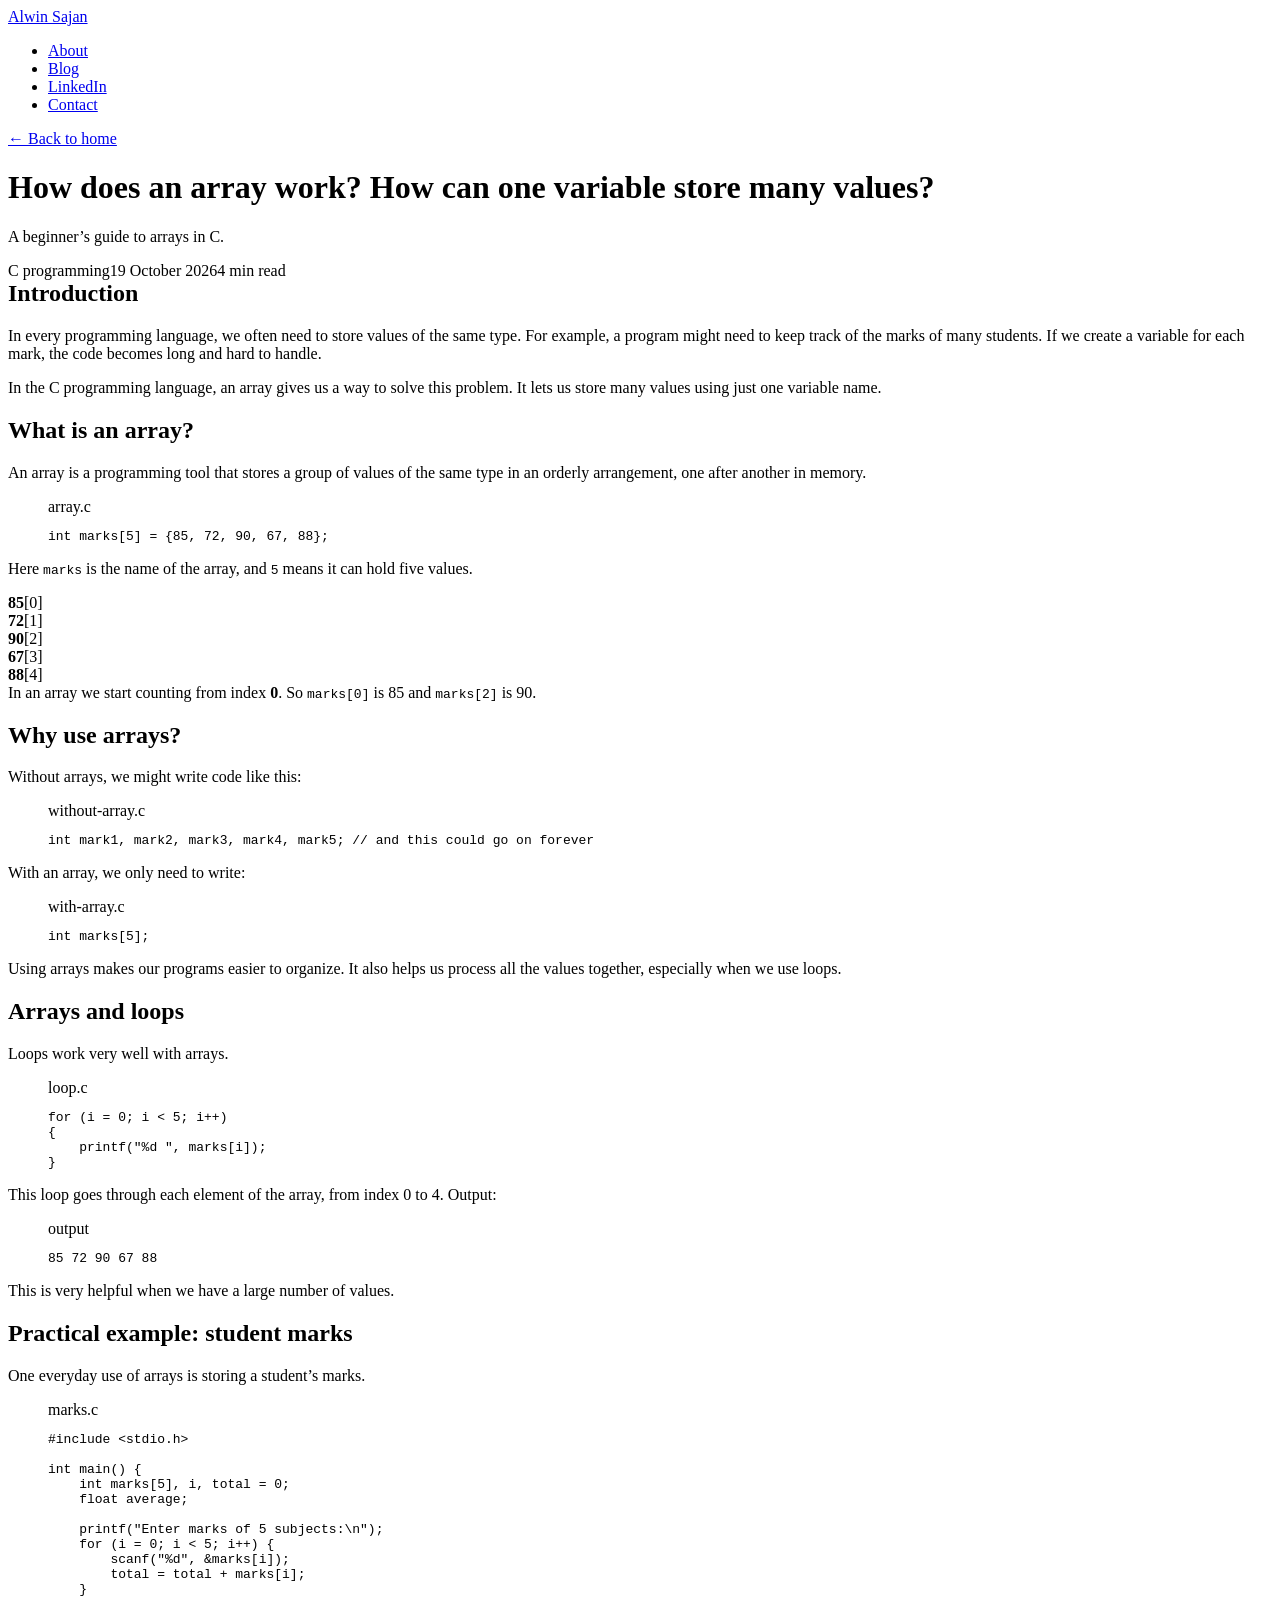
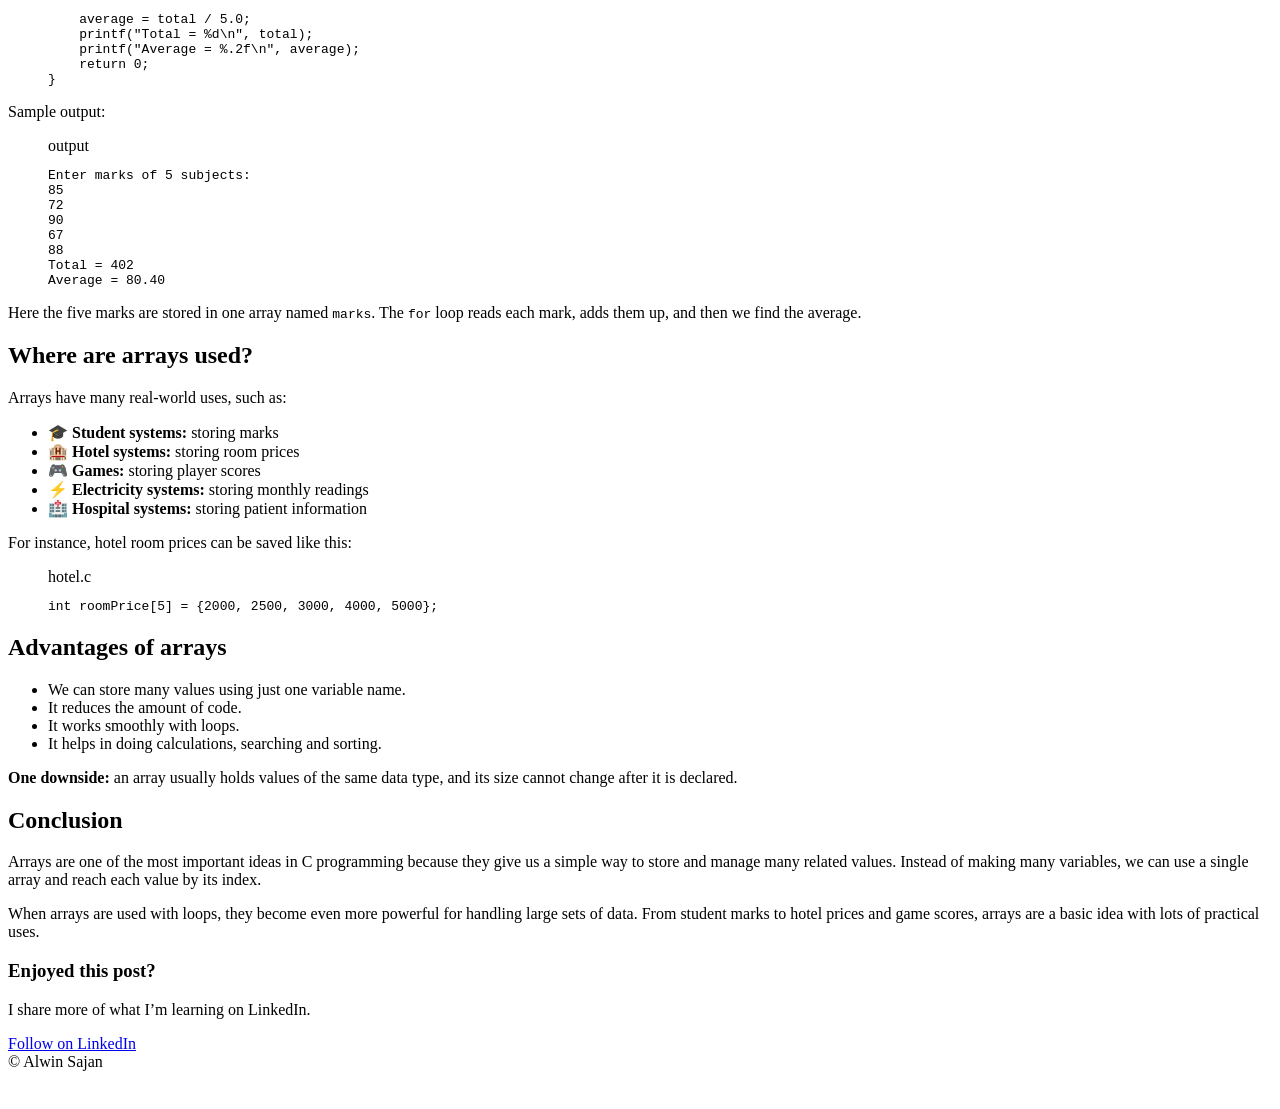
==== blog-arrays.html @ 9292ca7f "Add beginner's guide to arrays in C programming This HTML document provides a beginner-friendly guid" ====
<!DOCTYPE html>
<html lang="en">
<head>
<meta charset="utf-8">
<meta name="viewport" content="width=device-width, initial-scale=1">
<title>How Does an Array Work in C? | Alwin Sajan</title>
<meta name="description" content="A beginner-friendly guide to arrays in C: how one variable can store many values.">
<link rel="icon" href="data:image/svg+xml,<svg xmlns='http://www.w3.org/2000/svg' viewBox='0 0 100 100'><rect width='100' height='100' rx='22' fill='%232F45FF'/><text x='50' y='70' font-size='60' font-family='sans-serif' font-weight='800' text-anchor='middle' fill='%23FFD23F'>A</text></svg>">
<link rel="preconnect" href="https://fonts.googleapis.com">
<link rel="preconnect" href="https://fonts.gstatic.com" crossorigin>
<link href="https://fonts.googleapis.com/css2?family=Bricolage+Grotesque:opsz,wght@12..96,500;12..96,800&family=Hanken+Grotesk:wght@400;500;700&family=JetBrains+Mono:wght@500;700&display=swap" rel="stylesheet">
<link rel="stylesheet" href="style.css">
</head>
<body>
<div class="bar" aria-hidden="true"></div>

<nav aria-label="Main">
  <a class="logo" href="index.html">Alwin Sajan</a>
  <ul>
    <li><a href="index.html#about">About</a></li>
    <li><a class="on" href="index.html#blog">Blog</a></li>
    <li><a href="index.html#linkedin">LinkedIn</a></li>
    <li><a href="index.html#contact">Contact</a></li>
  </ul>
</nav>

<header class="art-head">
  <div class="wrap">
    <a class="back" href="index.html#blog">← Back to home</a>
    <h1>How does an array work? How can one variable store many values?</h1>
    <p>A beginner’s guide to arrays in C.</p>
    <div class="meta"><span>C programming</span><span>19 October 2026</span><span>4 min read</span></div>
  </div>
</header>

<article class="article">

<h2 style="margin-top:0">Introduction</h2>
<p>In every programming language, we often need to store values of the same type. For example, a program might need to keep track of the marks of many students. If we create a variable for each mark, the code becomes long and hard to handle.</p>
<p>In the C programming language, an array gives us a way to solve this problem. It lets us store many values using just one variable name.</p>

<h2>What is an array?</h2>
<p>An array is a programming tool that stores a group of values of the same type in an orderly arrangement, one after another in memory.</p>
<figure class="code"><figcaption>array.c</figcaption><pre><code class="lang-c">int marks[5] = {85, 72, 90, 67, 88};</code></pre></figure>
<p>Here <code class="i">marks</code> is the name of the array, and <code class="i">5</code> means it can hold five values.</p>

<div class="cells light" aria-label="Array with five values and their indexes">
  <div class="cell"><b>85</b><span>[0]</span></div>
  <div class="cell"><b>72</b><span>[1]</span></div>
  <div class="cell"><b>90</b><span>[2]</span></div>
  <div class="cell"><b>67</b><span>[3]</span></div>
  <div class="cell"><b>88</b><span>[4]</span></div>
</div>

<div class="note">In an array we start counting from index <b>0</b>. So <code class="i">marks[0]</code> is 85 and <code class="i">marks[2]</code> is 90.</div>

<h2>Why use arrays?</h2>
<p>Without arrays, we might write code like this:</p>
<figure class="code"><figcaption>without-array.c</figcaption><pre><code class="lang-c">int mark1, mark2, mark3, mark4, mark5; // and this could go on forever</code></pre></figure>
<p>With an array, we only need to write:</p>
<figure class="code"><figcaption>with-array.c</figcaption><pre><code class="lang-c">int marks[5];</code></pre></figure>
<p>Using arrays makes our programs easier to organize. It also helps us process all the values together, especially when we use loops.</p>

<h2>Arrays and loops</h2>
<p>Loops work very well with arrays.</p>
<figure class="code"><figcaption>loop.c</figcaption><pre><code class="lang-c">for (i = 0; i &lt; 5; i++)
{
    printf("%d ", marks[i]);
}</code></pre></figure>
<p>This loop goes through each element of the array, from index 0 to 4. Output:</p>
<figure class="code out"><figcaption>output</figcaption><pre>85 72 90 67 88</pre></figure>
<p>This is very helpful when we have a large number of values.</p>

<h2>Practical example: student marks</h2>
<p>One everyday use of arrays is storing a student’s marks.</p>
<figure class="code"><figcaption>marks.c</figcaption><pre><code class="lang-c">#include &lt;stdio.h&gt;

int main() {
    int marks[5], i, total = 0;
    float average;

    printf("Enter marks of 5 subjects:\n");
    for (i = 0; i &lt; 5; i++) {
        scanf("%d", &amp;marks[i]);
        total = total + marks[i];
    }

    average = total / 5.0;
    printf("Total = %d\n", total);
    printf("Average = %.2f\n", average);
    return 0;
}</code></pre></figure>
<p>Sample output:</p>
<figure class="code out"><figcaption>output</figcaption><pre>Enter marks of 5 subjects:
85
72
90
67
88
Total = 402
Average = 80.40</pre></figure>
<p>Here the five marks are stored in one array named <code class="i">marks</code>. The <code class="i">for</code> loop reads each mark, adds them up, and then we find the average.</p>

<h2>Where are arrays used?</h2>
<p>Arrays have many real-world uses, such as:</p>
<ul>
  <li>🎓 <b>Student systems:</b> storing marks</li>
  <li>🏨 <b>Hotel systems:</b> storing room prices</li>
  <li>🎮 <b>Games:</b> storing player scores</li>
  <li>⚡ <b>Electricity systems:</b> storing monthly readings</li>
  <li>🏥 <b>Hospital systems:</b> storing patient information</li>
</ul>
<p>For instance, hotel room prices can be saved like this:</p>
<figure class="code"><figcaption>hotel.c</figcaption><pre><code class="lang-c">int roomPrice[5] = {2000, 2500, 3000, 4000, 5000};</code></pre></figure>

<h2>Advantages of arrays</h2>
<ul class="dots">
  <li>We can store many values using just one variable name.</li>
  <li>It reduces the amount of code.</li>
  <li>It works smoothly with loops.</li>
  <li>It helps in doing calculations, searching and sorting.</li>
</ul>
<div class="note"><b>One downside:</b> an array usually holds values of the same data type, and its size cannot change after it is declared.</div>

<h2>Conclusion</h2>
<p>Arrays are one of the most important ideas in C programming because they give us a simple way to store and manage many related values. Instead of making many variables, we can use a single array and reach each value by its index.</p>
<p>When arrays are used with loops, they become even more powerful for handling large sets of data. From student marks to hotel prices and game scores, arrays are a basic idea with lots of practical uses.</p>

<div class="end">
  <h3>Enjoyed this post?</h3>
  <p>I share more of what I’m learning on LinkedIn.</p>
  <a class="btn solid" href="https://www.linkedin.com/in/alwin-sajan" rel="noopener" target="_blank">Follow on LinkedIn</a>
</div>

</article>

<footer style="background:var(--chalk);padding:0 0 30px;color:var(--muted)"><div class="wrap">© <span class="yr"></span> Alwin Sajan</div></footer>
<script src="script.js"></script>
</body>
</html>
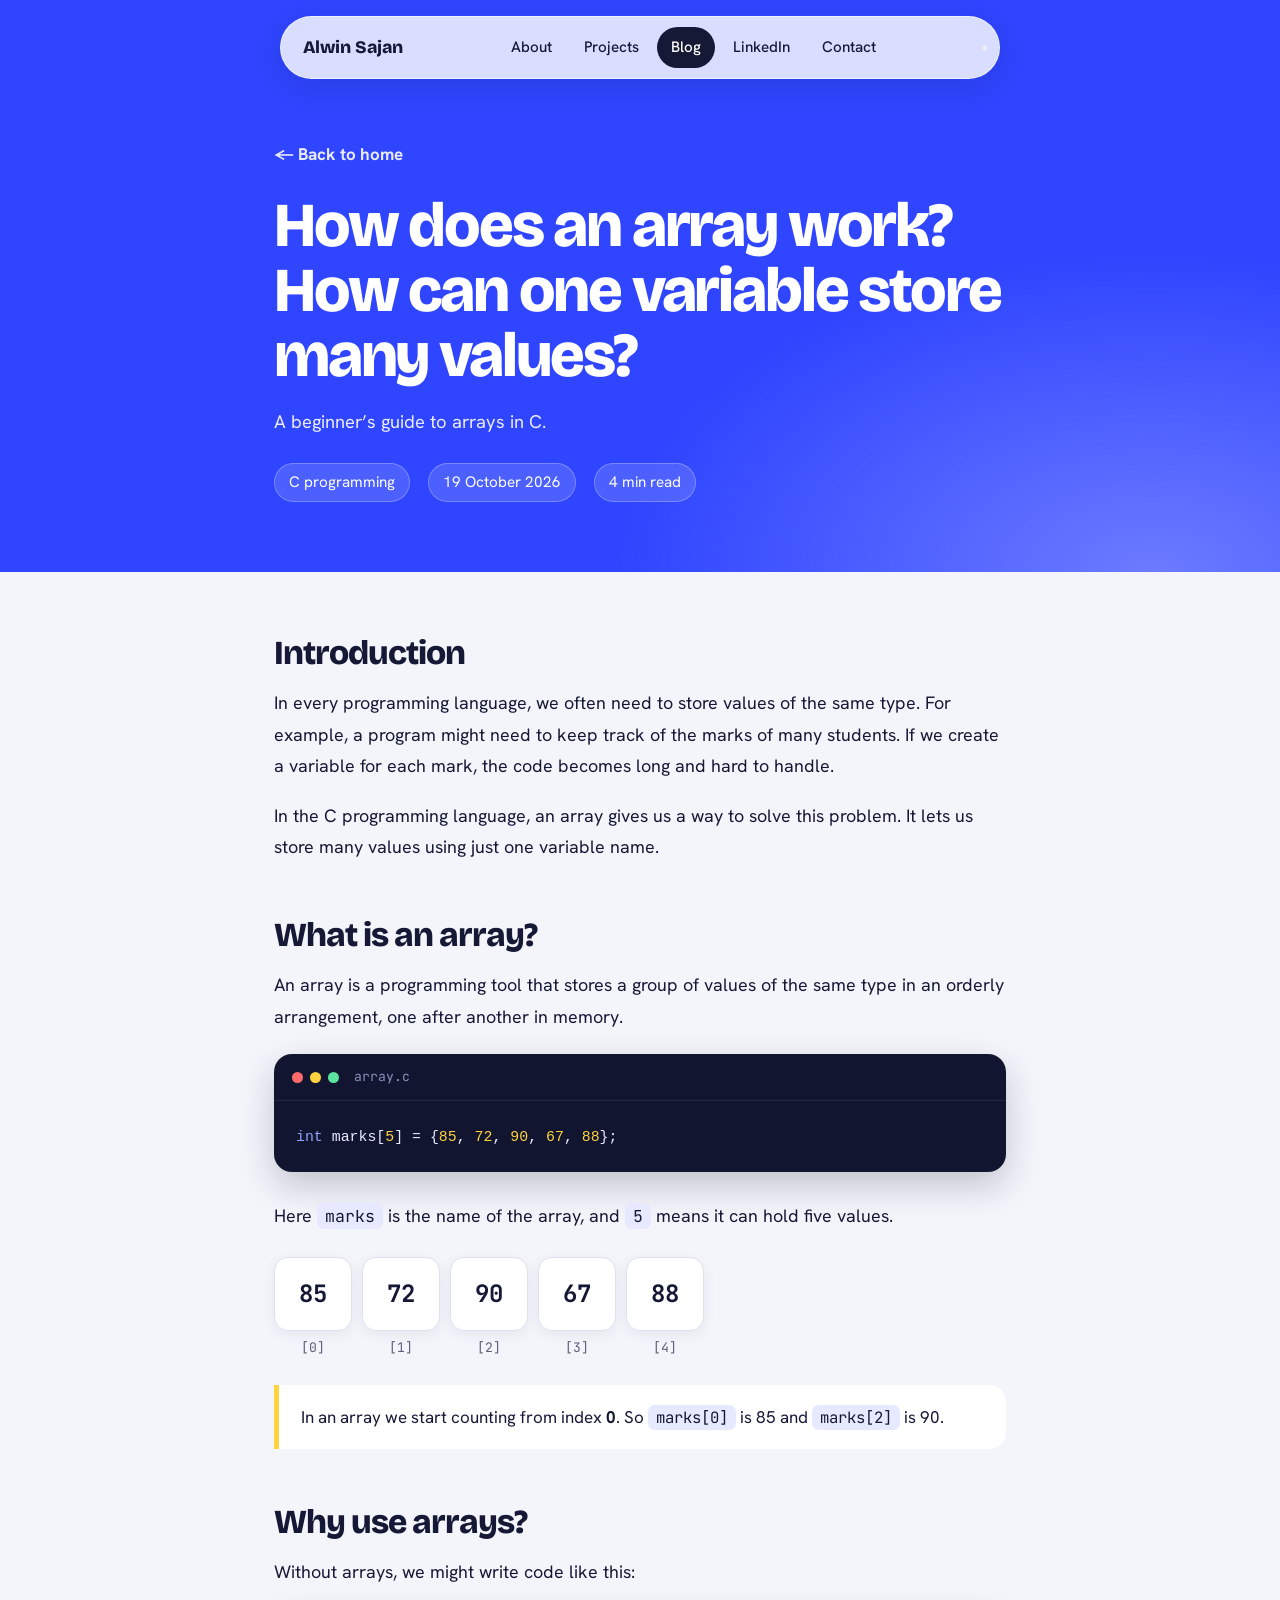
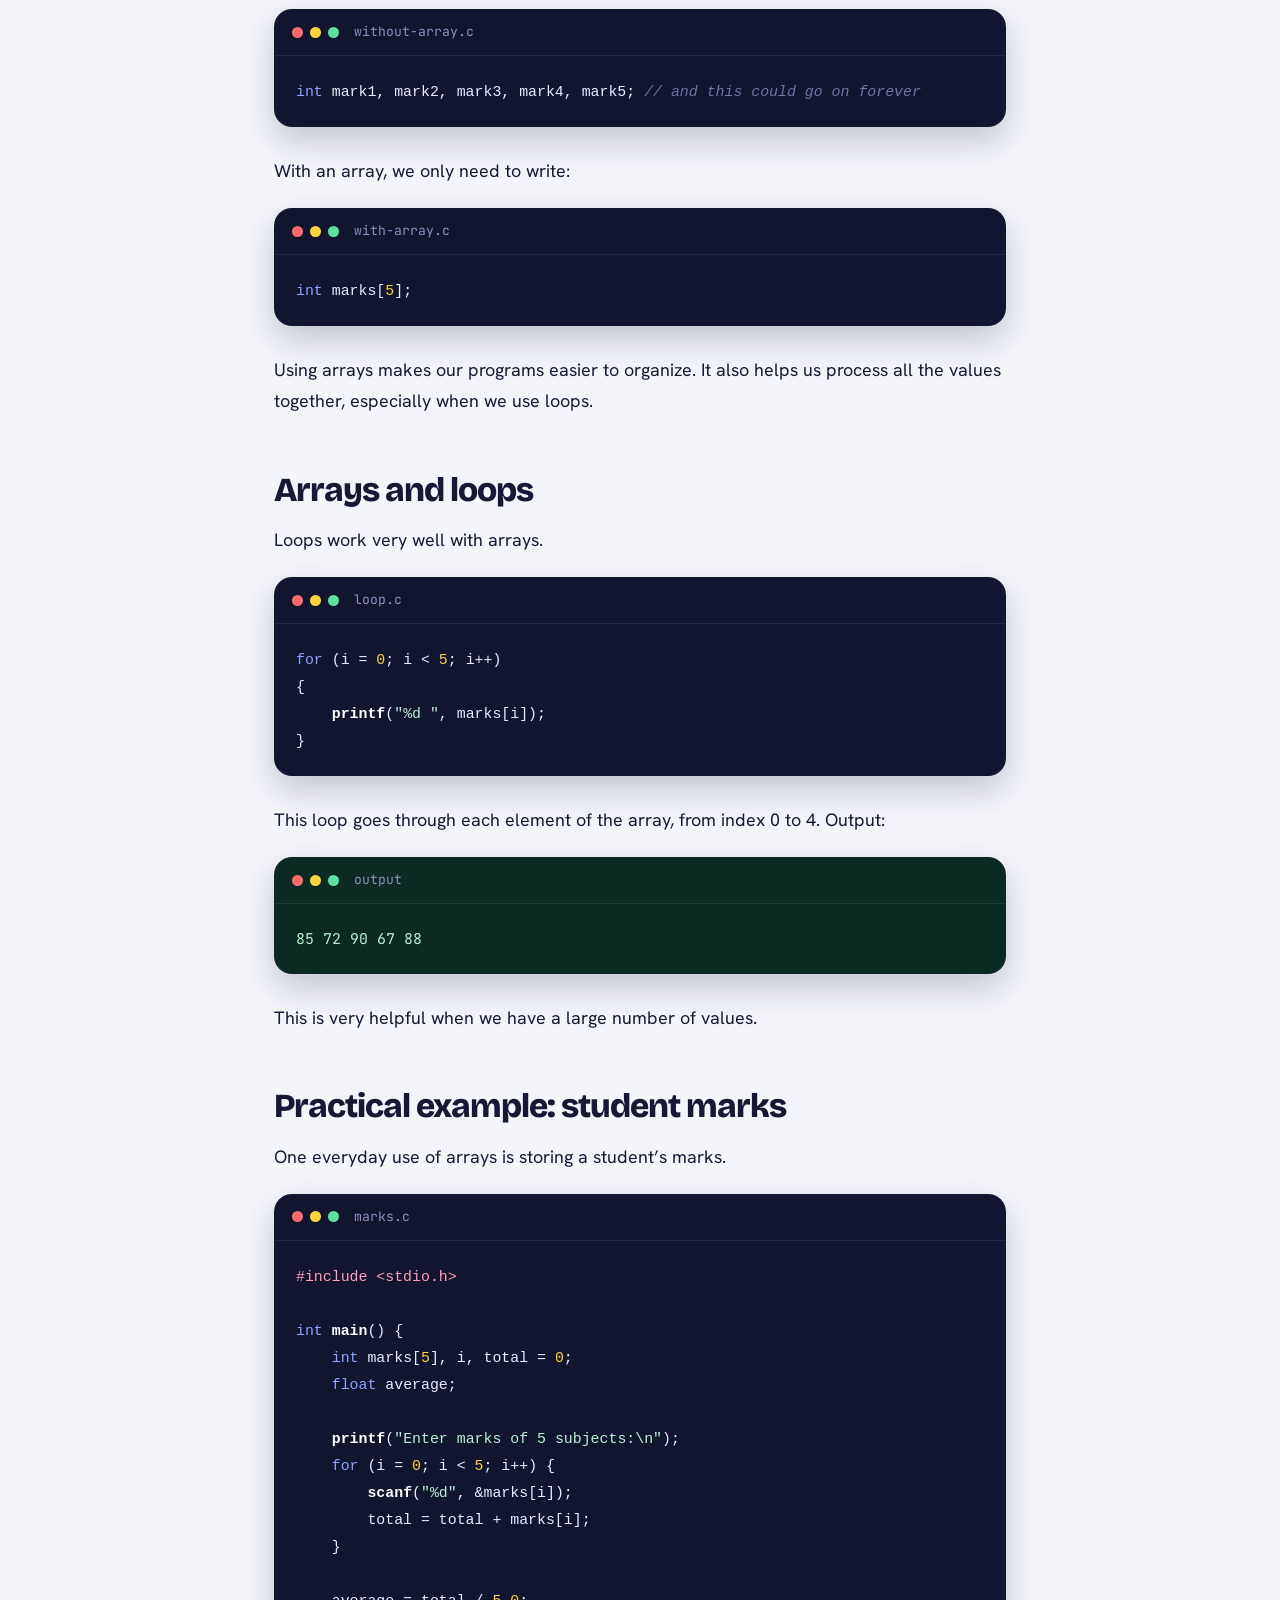
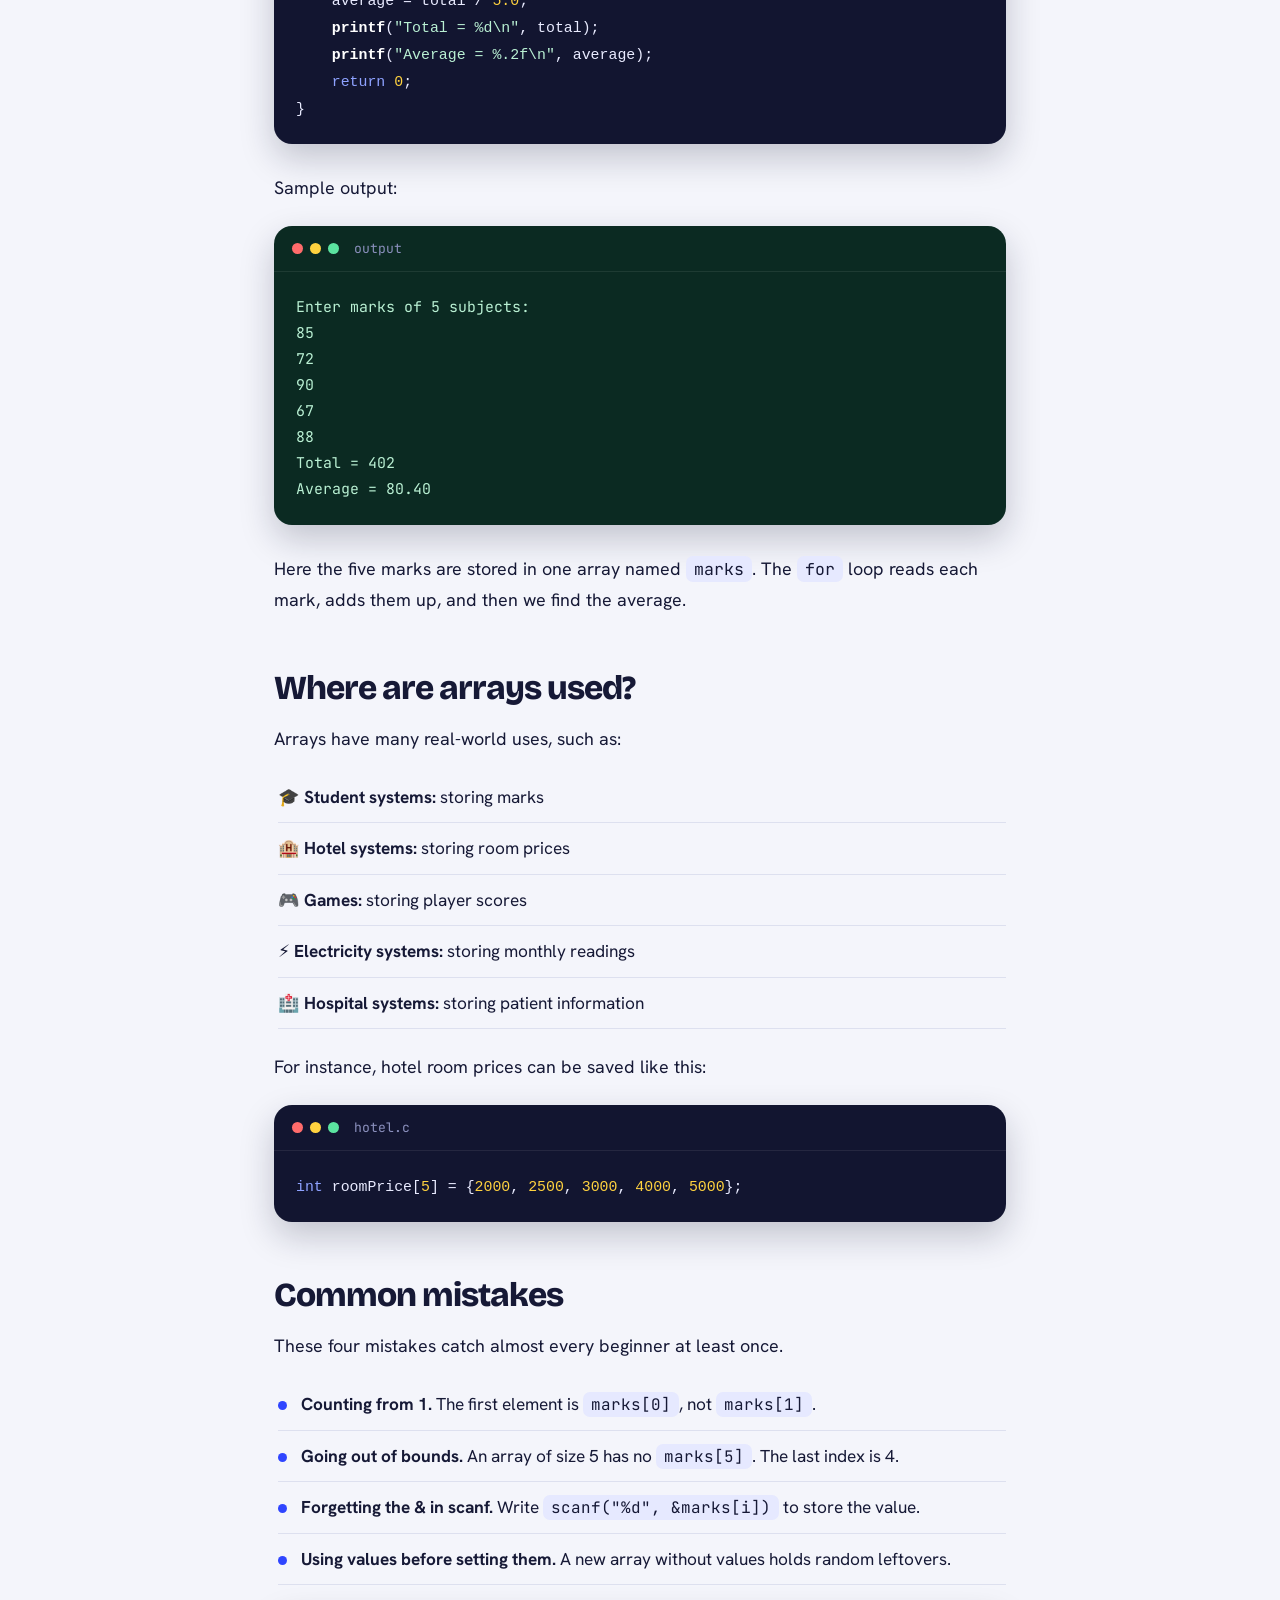
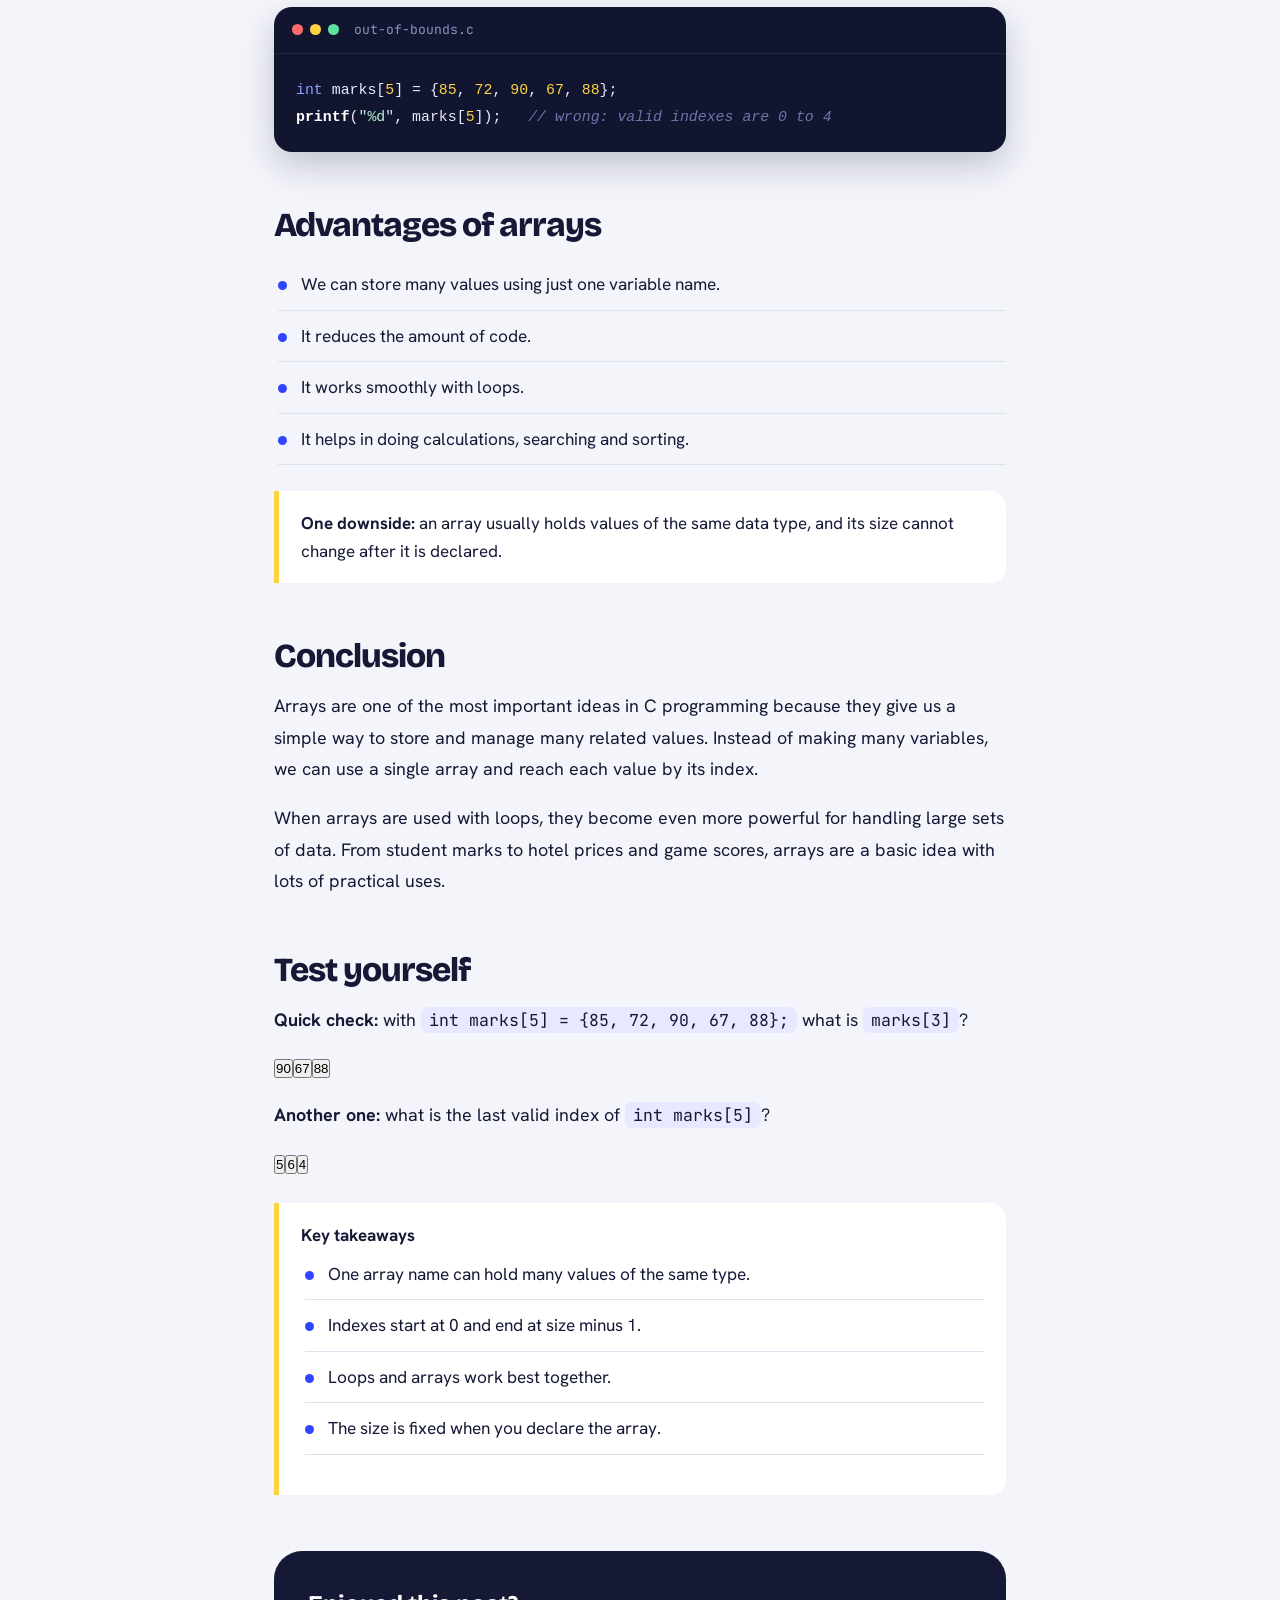
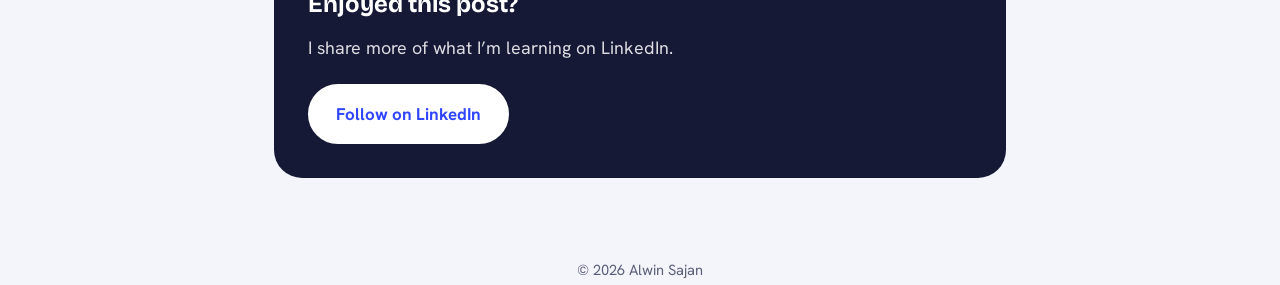
==== commit 77dd476a: "Add common mistakes and key takeaways sections" ====
--- a/blog-arrays.html
+++ b/blog-arrays.html
@@ -3,6 +3,7 @@
 <head>
 <meta charset="utf-8">
 <meta name="viewport" content="width=device-width, initial-scale=1">
+<script>(function(){try{var t=localStorage.getItem('theme');if(!t)t=matchMedia('(prefers-color-scheme:dark)').matches?'dark':'light';document.documentElement.dataset.theme=t}catch(e){}})();</script>
 <title>How Does an Array Work in C? | Alwin Sajan</title>
 <meta name="description" content="A beginner-friendly guide to arrays in C: how one variable can store many values.">
 <link rel="icon" href="data:image/svg+xml,<svg xmlns='http://www.w3.org/2000/svg' viewBox='0 0 100 100'><rect width='100' height='100' rx='22' fill='%232F45FF'/><text x='50' y='70' font-size='60' font-family='sans-serif' font-weight='800' text-anchor='middle' fill='%23FFD23F'>A</text></svg>">
@@ -18,10 +19,12 @@
   <a class="logo" href="index.html">Alwin Sajan</a>
   <ul>
     <li><a href="index.html#about">About</a></li>
+    <li><a href="index.html#projects">Projects</a></li>
     <li><a class="on" href="index.html#blog">Blog</a></li>
     <li><a href="index.html#linkedin">LinkedIn</a></li>
     <li><a href="index.html#contact">Contact</a></li>
   </ul>
+  <button class="tg" type="button" aria-label="Switch to dark mode"></button>
 </nav>
 
 <header class="art-head">
@@ -113,6 +116,17 @@
 <p>For instance, hotel room prices can be saved like this:</p>
 <figure class="code"><figcaption>hotel.c</figcaption><pre><code class="lang-c">int roomPrice[5] = {2000, 2500, 3000, 4000, 5000};</code></pre></figure>
 
+<h2>Common mistakes</h2>
+<p>These four mistakes catch almost every beginner at least once.</p>
+<ul class="dots">
+  <li><b>Counting from 1.</b> The first element is <code class="i">marks[0]</code>, not <code class="i">marks[1]</code>.</li>
+  <li><b>Going out of bounds.</b> An array of size 5 has no <code class="i">marks[5]</code>. The last index is 4.</li>
+  <li><b>Forgetting the &amp; in scanf.</b> Write <code class="i">scanf("%d", &amp;marks[i])</code> to store the value.</li>
+  <li><b>Using values before setting them.</b> A new array without values holds random leftovers.</li>
+</ul>
+<figure class="code"><figcaption>out-of-bounds.c</figcaption><pre><code class="lang-c">int marks[5] = {85, 72, 90, 67, 88};
+printf("%d", marks[5]);   // wrong: valid indexes are 0 to 4</code></pre></figure>
+
 <h2>Advantages of arrays</h2>
 <ul class="dots">
   <li>We can store many values using just one variable name.</li>
@@ -126,6 +140,28 @@
 <p>Arrays are one of the most important ideas in C programming because they give us a simple way to store and manage many related values. Instead of making many variables, we can use a single array and reach each value by its index.</p>
 <p>When arrays are used with loops, they become even more powerful for handling large sets of data. From student marks to hotel prices and game scores, arrays are a basic idea with lots of practical uses.</p>
 
+<h2>Test yourself</h2>
+<div class="quiz" data-a="1" data-yes="Correct! Index 3 is the fourth value, which is 67." data-no="Not quite. Counting starts at 0, so index 3 is the fourth value.">
+  <p><b>Quick check:</b> with <code class="i">int marks[5] = {85, 72, 90, 67, 88};</code> what is <code class="i">marks[3]</code>?</p>
+  <div class="opts"><button type="button">90</button><button type="button">67</button><button type="button">88</button></div>
+  <p class="res" role="status"></p>
+</div>
+<div class="quiz" data-a="2" data-yes="Correct! The array has 5 values, so the valid indexes are 0 to 4." data-no="Not quite. Five values means indexes 0, 1, 2, 3 and 4.">
+  <p><b>Another one:</b> what is the last valid index of <code class="i">int marks[5]</code>?</p>
+  <div class="opts"><button type="button">5</button><button type="button">6</button><button type="button">4</button></div>
+  <p class="res" role="status"></p>
+</div>
+
+<div class="note">
+  <b>Key takeaways</b>
+  <ul class="dots">
+    <li>One array name can hold many values of the same type.</li>
+    <li>Indexes start at 0 and end at size minus 1.</li>
+    <li>Loops and arrays work best together.</li>
+    <li>The size is fixed when you declare the array.</li>
+  </ul>
+</div>
+
 <div class="end">
   <h3>Enjoyed this post?</h3>
   <p>I share more of what I’m learning on LinkedIn.</p>
--- a/style.css
+++ b/style.css
@@ -0,0 +1,155 @@
+:root{
+  --cobalt:#2F45FF;--deep:#1A2BC4;--glow:#6C7BFF;--chalk:#F4F5FB;--ink:#161936;--muted:#5B607A;
+  --sun:#FFD23F;--mint:#B9F0D3;--line:#DDE0EF;--code:#121530;
+  --display:"Bricolage Grotesque","Trebuchet MS",sans-serif;
+  --body:"Hanken Grotesk",system-ui,-apple-system,"Segoe UI",sans-serif;
+  --mono:"JetBrains Mono",ui-monospace,Menlo,Consolas,monospace;
+}
+*{box-sizing:border-box;margin:0;padding:0}
+html{scroll-behavior:smooth;scroll-padding-top:90px}
+body{font-family:var(--body);background:var(--chalk);color:var(--ink);line-height:1.65;font-size:1.0625rem;-webkit-font-smoothing:antialiased}
+a{color:inherit}
+:focus-visible{outline:3px solid var(--sun);outline-offset:3px;border-radius:6px}
+.wrap{max-width:1100px;margin:0 auto;padding:0 24px}
+.bar{position:fixed;top:0;left:0;height:4px;width:0;background:var(--sun);z-index:60}
+
+/* Nav: glass pill, readable on dark and light */
+nav{position:fixed;top:16px;left:50%;transform:translateX(-50%);z-index:50;width:min(720px,calc(100% - 28px));display:flex;justify-content:space-between;align-items:center;padding:10px 12px 10px 22px;background:rgba(255,255,255,.82);backdrop-filter:blur(14px);-webkit-backdrop-filter:blur(14px);border:1px solid rgba(255,255,255,.6);border-radius:999px;box-shadow:0 8px 30px rgba(22,25,54,.14)}
+nav .logo{font-family:var(--display);font-weight:800;font-size:1.1rem;text-decoration:none;color:var(--ink)}
+nav ul{display:flex;gap:4px;list-style:none}
+nav ul a{display:block;padding:8px 14px;border-radius:999px;text-decoration:none;font-weight:500;font-size:.95rem;transition:background .2s}
+nav ul a:hover{background:var(--chalk)}
+nav ul a.on{background:var(--ink);color:#fff}
+
+/* Hero */
+.hero{color:#fff;min-height:100vh;min-height:100svh;display:flex;align-items:center;position:relative;overflow:hidden;padding:130px 0 70px;
+  background:radial-gradient(55% 55% at 88% 92%,var(--glow) 0,transparent 70%),radial-gradient(45% 45% at 5% 0,var(--deep) 0,transparent 70%),var(--cobalt)}
+.hero::before{content:"";position:absolute;inset:0;background-image:linear-gradient(rgba(255,255,255,.07) 1px,transparent 1px),linear-gradient(90deg,rgba(255,255,255,.07) 1px,transparent 1px);background-size:56px 56px;mask-image:radial-gradient(70% 70% at 30% 40%,#000,transparent);-webkit-mask-image:radial-gradient(70% 70% at 30% 40%,#000,transparent)}
+.hero .wrap{position:relative}
+.hello{display:inline-flex;align-items:center;gap:10px;font-weight:500;padding:7px 16px;border-radius:999px;background:rgba(255,255,255,.14);border:1px solid rgba(255,255,255,.25);margin-bottom:22px;font-size:1rem}
+.hello::before{content:"";width:9px;height:9px;border-radius:50%;background:var(--mint);box-shadow:0 0 0 4px rgba(185,240,211,.3)}
+h1{font-family:var(--display);font-weight:800;font-size:clamp(3.6rem,13vw,10rem);line-height:.92;letter-spacing:-.045em}
+h1 span{display:block;overflow:hidden;padding-bottom:.07em}
+h1 i{display:block;font-style:normal;animation:rise .9s cubic-bezier(.2,.8,.2,1) both}
+h1 span+span i{animation-delay:.12s;color:var(--sun)}
+@keyframes rise{from{transform:translateY(105%)}to{transform:none}}
+.tagline{max-width:36ch;margin-top:28px;font-size:clamp(1.15rem,2.2vw,1.4rem);line-height:1.5;opacity:.95}
+.cta{display:flex;flex-wrap:wrap;gap:12px;margin-top:32px}
+.btn{display:inline-block;padding:14px 26px;border-radius:999px;font-weight:700;text-decoration:none;border:2px solid #fff;transition:background .2s,color .2s,transform .2s,box-shadow .2s}
+.btn:hover{transform:translateY(-2px)}
+.btn.solid{background:#fff;color:var(--cobalt)}
+.btn.solid:hover{background:var(--sun);border-color:var(--sun);color:var(--ink);box-shadow:0 10px 24px rgba(0,0,0,.2)}
+.btn.ghost:hover{background:rgba(255,255,255,.16)}
+.btn.dark{background:var(--ink);border-color:var(--ink);color:#fff}
+.btn.dark:hover{background:var(--cobalt);border-color:var(--cobalt)}
+
+/* Array cells: the signature element */
+.cells{display:flex;flex-wrap:wrap;gap:10px;margin-top:48px}
+.cell{width:78px;text-align:center}
+.cell b{display:block;font-family:var(--mono);font-weight:700;font-size:1.5rem;padding:16px 0;border-radius:14px;background:rgba(255,255,255,.14);border:1px solid rgba(255,255,255,.32);backdrop-filter:blur(6px);transition:transform .25s,background .25s,color .25s;animation:pop .6s cubic-bezier(.2,.9,.3,1.3) both;animation-delay:calc(.5s + var(--n)*.08s)}
+.cell:hover b{transform:translateY(-6px);background:var(--sun);color:var(--ink)}
+.cell span{display:block;margin-top:6px;font-family:var(--mono);font-size:.82rem;opacity:.75}
+@keyframes pop{from{opacity:0;transform:translateY(20px) scale(.8)}to{opacity:1;transform:none}}
+.cells.light .cell b{background:#fff;border:1px solid var(--line);color:var(--ink);animation:none;box-shadow:0 4px 14px rgba(22,25,54,.06)}
+.cells.light .cell:hover b{background:var(--sun)}
+.cells.light .cell span{color:var(--muted);opacity:1}
+.cells.light{margin:26px 0}
+
+/* Sections */
+section{padding:100px 0}
+h2{font-family:var(--display);font-weight:800;font-size:clamp(2rem,5vw,3.1rem);letter-spacing:-.03em;line-height:1.05;margin-bottom:12px}
+.lead{color:var(--muted);max-width:52ch;margin-bottom:40px}
+
+.about{display:grid;grid-template-columns:1.4fr 1fr;gap:20px}
+.panel{background:#fff;border:1px solid var(--line);border-radius:28px;padding:36px}
+.panel p{margin-top:16px;max-width:58ch}
+.facts{list-style:none}
+.facts li{display:flex;justify-content:space-between;gap:16px;padding:14px 0;border-bottom:1px solid var(--line)}
+.facts li:last-child{border:0}
+.facts b{font-weight:700}
+.facts span{color:var(--muted);text-align:right}
+.skills{grid-column:1/-1;background:var(--ink);color:#fff;border-color:var(--ink);display:grid;grid-template-columns:repeat(3,1fr);gap:28px}
+.skills h3{font-family:var(--display);font-size:1.1rem;margin-bottom:14px;color:var(--sun)}
+.chips{display:flex;flex-wrap:wrap;gap:8px}
+.chips span{padding:7px 14px;border-radius:999px;background:rgba(255,255,255,.1);border:1px solid rgba(255,255,255,.18);font-size:.95rem}
+
+.feature{display:grid;grid-template-columns:1.1fr 1fr;border-radius:32px;overflow:hidden;background:#fff;border:1px solid var(--line);text-decoration:none;transition:transform .25s,box-shadow .25s}
+.feature:hover{transform:translateY(-4px);box-shadow:0 24px 50px rgba(47,69,255,.16)}
+.feature .copy{padding:44px}
+.tag{display:inline-block;padding:5px 12px;border-radius:999px;background:var(--mint);font-weight:700;font-size:.85rem;margin-bottom:16px}
+.feature h3{font-family:var(--display);font-size:clamp(1.6rem,3vw,2.2rem);line-height:1.12;letter-spacing:-.02em;margin-bottom:14px}
+.feature p{color:var(--muted)}
+.feature .go{display:inline-block;margin-top:22px;font-weight:700;border-bottom:3px solid var(--sun)}
+.feature .art{background:var(--code);color:#e9ebff;padding:38px;font-family:var(--mono);font-size:.95rem;line-height:1.8;display:flex;flex-direction:column;justify-content:center}
+.feature .art em{font-style:normal;color:var(--sun)}
+
+.posts{display:grid;grid-template-columns:1.3fr 1fr;gap:20px}
+.post{display:flex;flex-direction:column;justify-content:space-between;gap:24px;min-height:240px;padding:34px;border-radius:28px;text-decoration:none;background:#fff;border:1px solid var(--line);transition:transform .25s,box-shadow .25s}
+.post:hover{transform:translateY(-4px);box-shadow:0 20px 44px rgba(22,25,54,.12)}
+.post h3{font-family:var(--display);font-size:1.45rem;line-height:1.2;margin:10px 0}
+.post p{color:var(--muted)}
+.post small{font-weight:700;color:var(--cobalt)}
+.post.blue{background:var(--cobalt);border-color:var(--cobalt);color:#fff}
+.post.blue p,.post.blue small{color:rgba(255,255,255,.85)}
+.in{display:inline-grid;place-items:center;width:38px;height:38px;border-radius:10px;background:#0A66C2;color:#fff;font-weight:800;font-family:var(--display)}
+
+.timeline{border-left:3px solid var(--cobalt);margin:30px 0 0 6px}
+.event{position:relative;padding:0 0 34px 32px}
+.event:last-child{padding-bottom:0}
+.event::before{content:"";position:absolute;left:-11px;top:6px;width:19px;height:19px;border-radius:50%;background:var(--chalk);border:4px solid var(--cobalt)}
+.event time{font-weight:700;color:var(--cobalt)}
+.event h3{font-family:var(--display);font-size:1.3rem;margin:2px 0 2px}
+.event p{color:var(--muted)}
+
+.contact{background:var(--sun);padding:110px 0;border-radius:44px 44px 0 0}
+.contact h2{font-size:clamp(2.4rem,8vw,6rem);line-height:.98;margin-bottom:30px}
+.mail{display:inline-block;font-family:var(--display);font-weight:800;font-size:clamp(1.2rem,3.4vw,2.1rem);border-bottom:4px solid var(--ink);text-decoration:none;word-break:break-all;transition:background .2s,color .2s}
+.mail:hover{background:var(--ink);color:var(--sun)}
+.links{margin-top:34px}
+footer{background:var(--sun);padding:0 0 30px;font-size:.92rem;text-align:center}
+
+/* Blog article */
+.art-head{background:radial-gradient(60% 80% at 90% 100%,var(--glow) 0,transparent 70%),var(--cobalt);color:#fff;padding:140px 0 70px}
+.art-head .wrap,.article{max-width:780px}
+.art-head h1{font-size:clamp(2.2rem,6vw,3.9rem);line-height:1.04;letter-spacing:-.035em}
+.art-head p{margin-top:18px;font-size:1.15rem;opacity:.9}
+.meta{display:flex;flex-wrap:wrap;gap:10px 18px;margin-top:26px;font-size:.95rem}
+.meta span{padding:6px 14px;border-radius:999px;background:rgba(255,255,255,.14);border:1px solid rgba(255,255,255,.25)}
+.back{display:inline-block;margin-bottom:26px;text-decoration:none;font-weight:700;opacity:.9}
+.back:hover{text-decoration:underline}
+.article{margin:0 auto;padding:64px 24px 80px}
+.article h2{font-size:clamp(1.6rem,3.4vw,2.1rem);margin:56px 0 16px}
+.article p{margin-bottom:18px;font-size:1.12rem;line-height:1.75}
+.article ul{margin:0 0 22px;padding-left:4px;list-style:none}
+.article li{padding:11px 0;border-bottom:1px solid var(--line);font-size:1.08rem}
+.article ul.dots li::before{content:"";display:inline-block;width:9px;height:9px;border-radius:50%;background:var(--cobalt);margin-right:14px}
+code.i{font-family:var(--mono);font-size:.92em;background:#E6E9FF;padding:2px 8px;border-radius:7px}
+figure.code{margin:22px 0 28px;border-radius:18px;overflow:hidden;background:var(--code);box-shadow:0 14px 34px rgba(18,21,48,.22)}
+figure.code figcaption{display:flex;align-items:center;gap:7px;padding:12px 18px;color:#8b90bd;font-family:var(--mono);font-size:.82rem;border-bottom:1px solid rgba(255,255,255,.08)}
+figure.code figcaption::before{content:"";width:11px;height:11px;border-radius:50%;background:#FF6B6B;box-shadow:18px 0 #FFD23F,36px 0 #5BE3A0;margin-right:44px}
+figure.code pre{padding:22px;overflow-x:auto;color:#e9ebff;font-family:var(--mono);font-size:.93rem;line-height:1.75;tab-size:4}
+.k{color:#8EA2FF}.s{color:#B9F0D3}.n{color:#FFD23F}.c{color:#6E74A8;font-style:italic}.p{color:#FF9DB3}.f{color:#fff;font-weight:700}
+figure.out pre{color:#B9F0D3}
+figure.out{background:#0B2A22}
+.note{border-left:5px solid var(--sun);background:#fff;border-radius:0 16px 16px 0;padding:18px 22px;margin:26px 0}
+.end{margin-top:56px;padding:34px;border-radius:28px;background:var(--ink);color:#fff}
+.end h3{font-family:var(--display);font-size:1.5rem;margin-bottom:8px}
+.end p{opacity:.85;margin-bottom:20px}
+
+@media(max-width:820px){
+  nav{padding-left:16px}
+  nav .logo{display:none}
+  nav ul{width:100%;justify-content:space-between}
+  .about,.posts,.feature{grid-template-columns:1fr}
+  .skills{grid-template-columns:1fr}
+  .feature .copy,.panel{padding:28px}
+  section{padding:70px 0}
+  .cell{width:calc(20% - 8px);min-width:56px}
+  .cell b{font-size:1.15rem;padding:12px 0}
+  .art-head{padding:120px 0 56px}
+}
+@media(prefers-reduced-motion:reduce){
+  html{scroll-behavior:auto}
+  h1 i,.cell b{animation:none!important}
+  *{transition:none!important}
+}
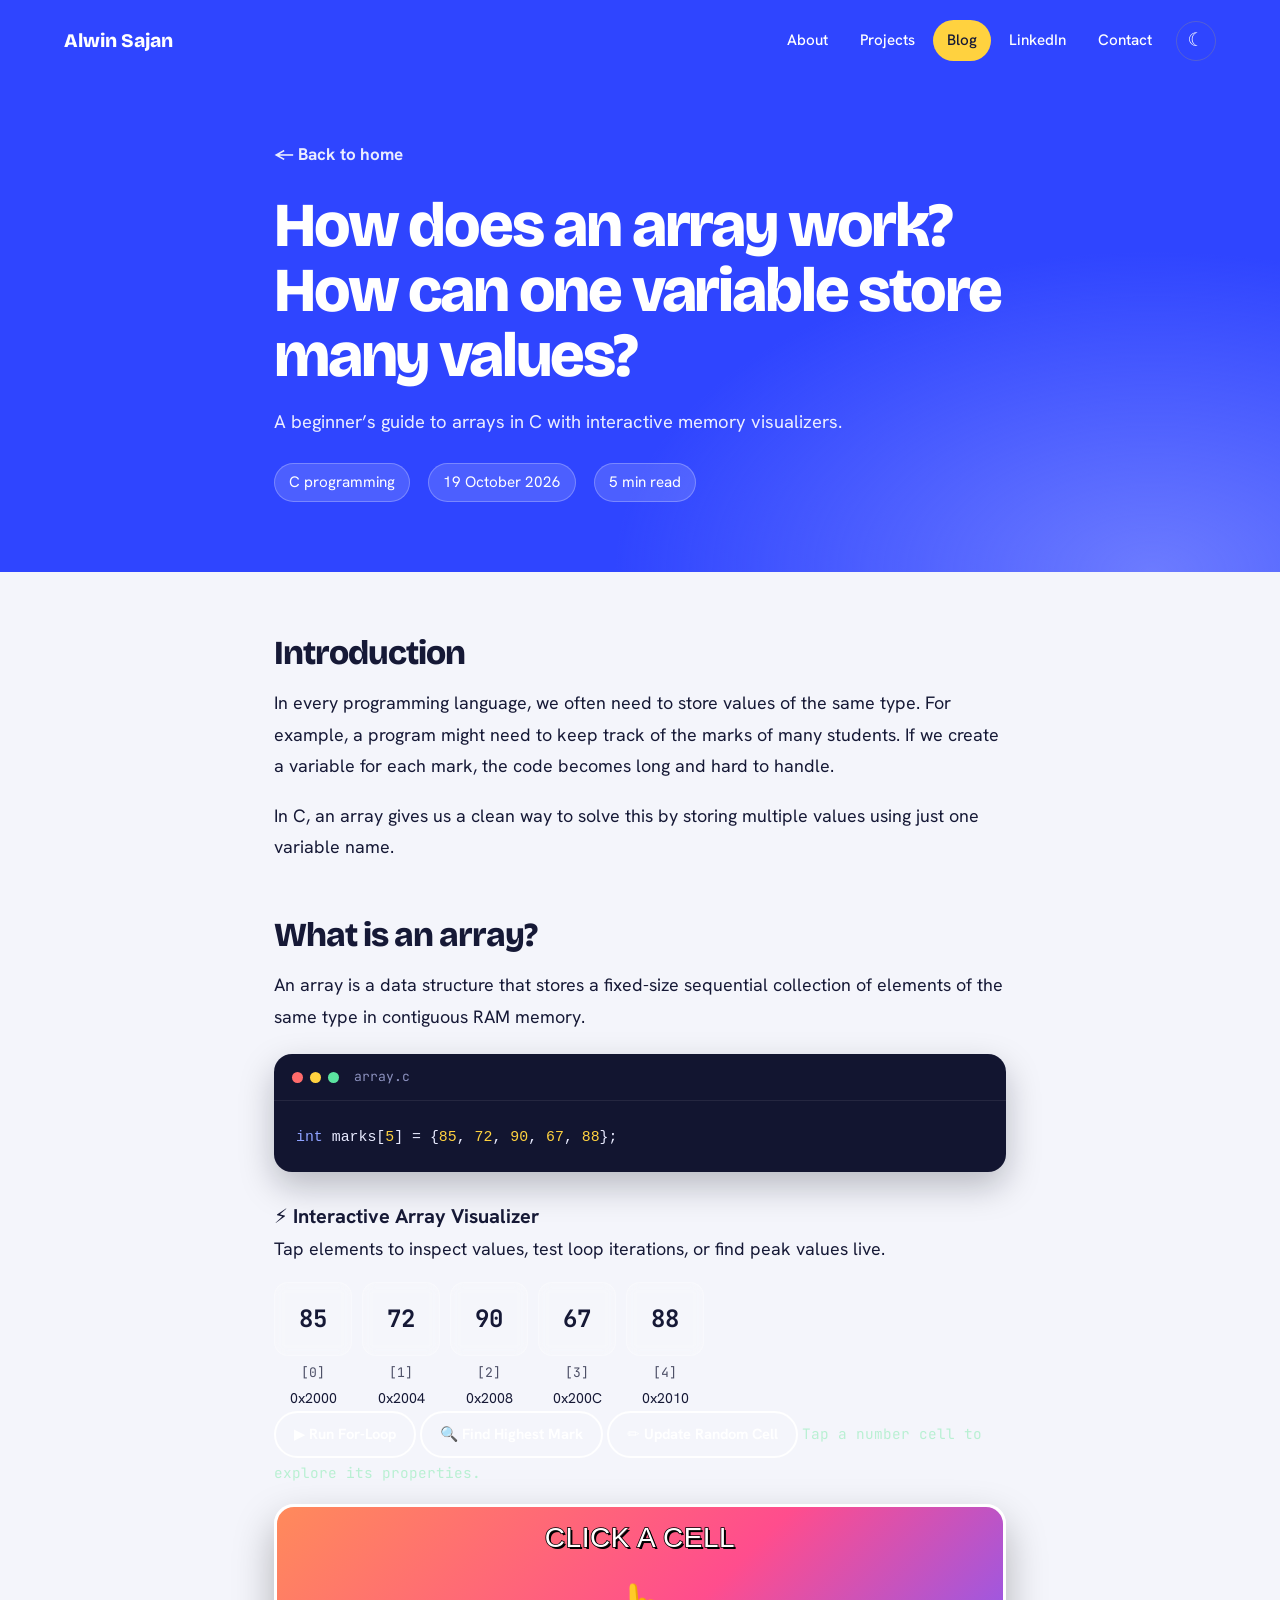
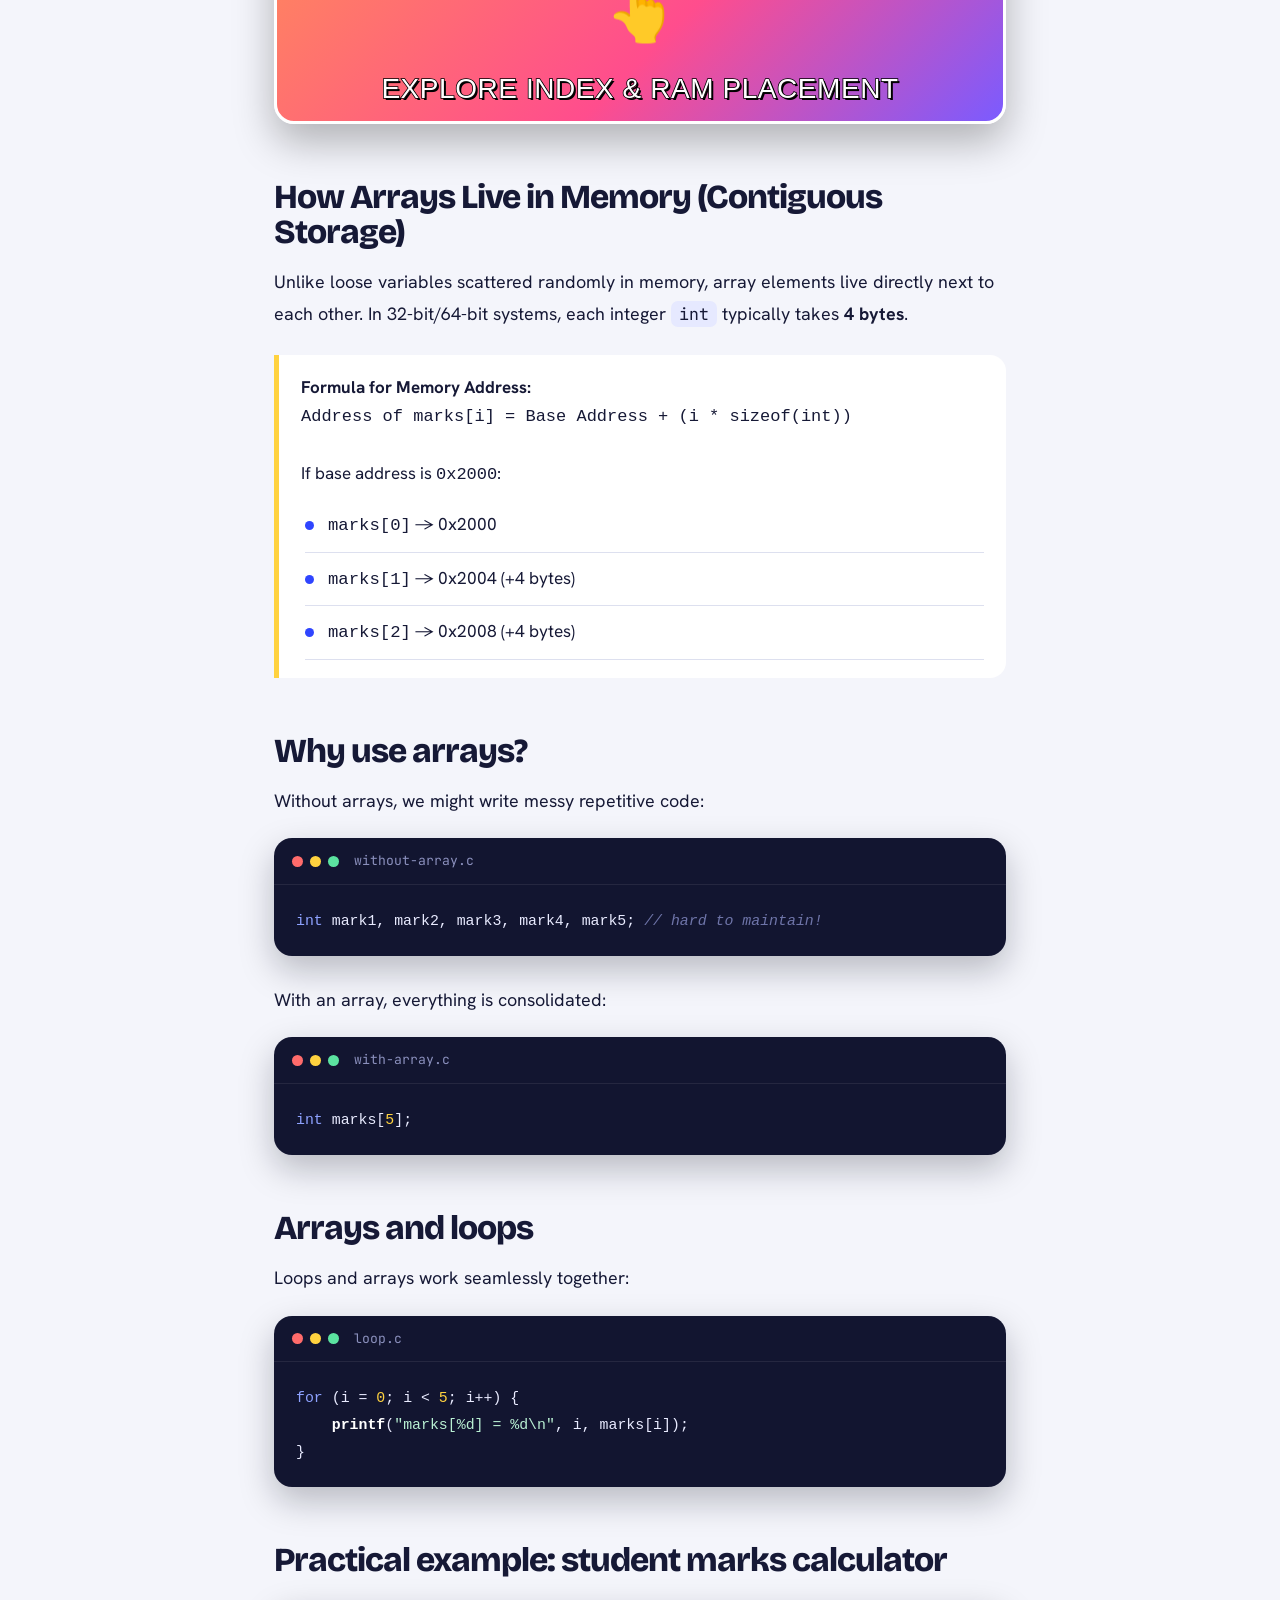
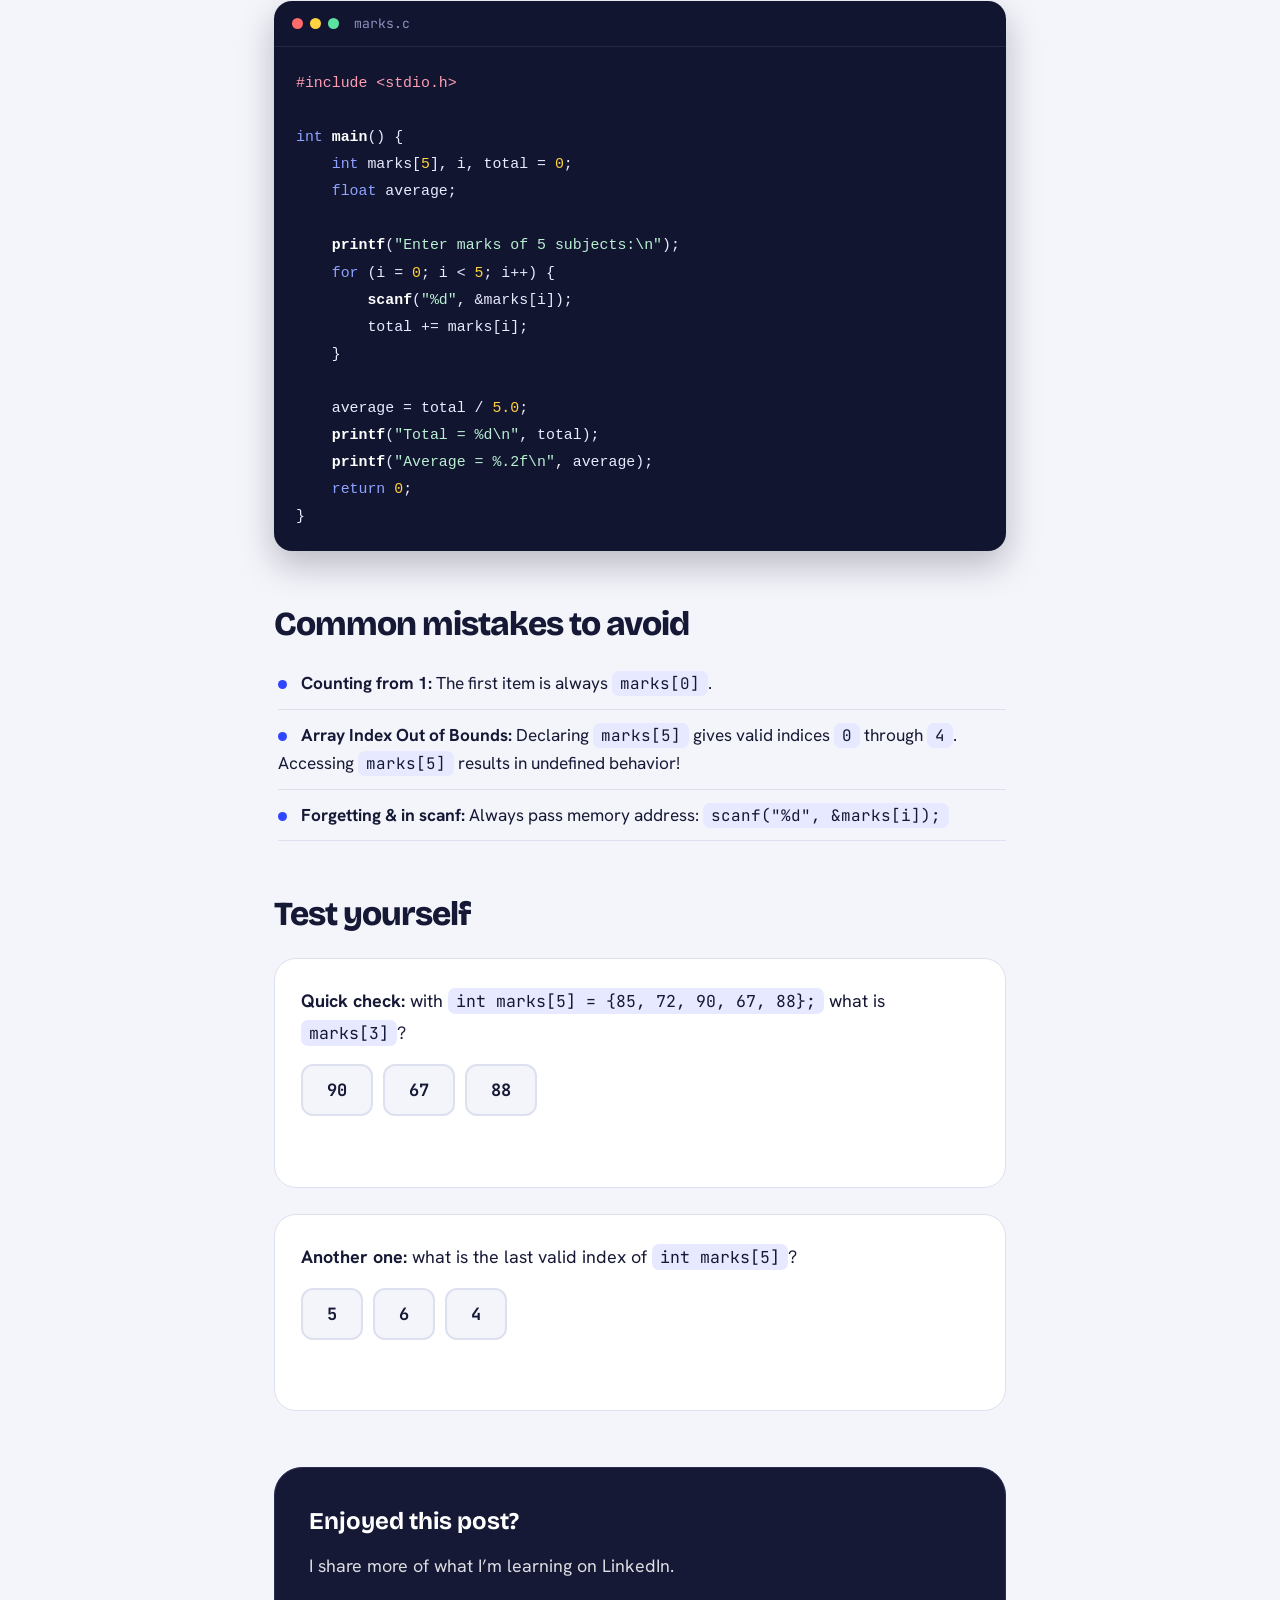
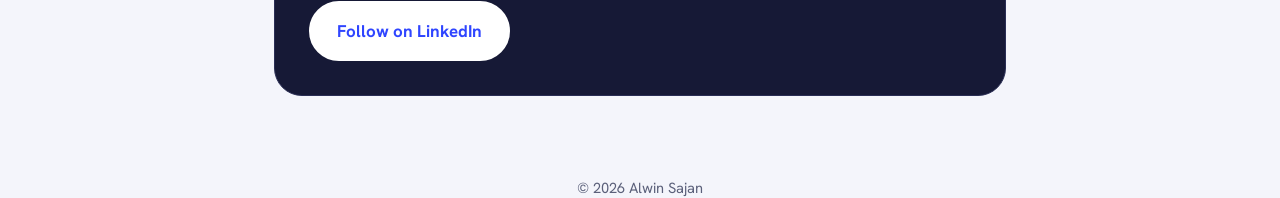
==== commit d681fcb6: "Update blog-arrays.html" ====
--- a/blog-arrays.html
+++ b/blog-arrays.html
@@ -5,11 +5,11 @@
 <meta name="viewport" content="width=device-width, initial-scale=1">
 <script>(function(){try{var t=localStorage.getItem('theme');if(!t)t=matchMedia('(prefers-color-scheme:dark)').matches?'dark':'light';document.documentElement.dataset.theme=t}catch(e){}})();</script>
 <title>How Does an Array Work in C? | Alwin Sajan</title>
-<meta name="description" content="A beginner-friendly guide to arrays in C: how one variable can store many values.">
+<meta name="description" content="A beginner-friendly guide to arrays in C with an interactive array simulator and memory address explorer.">
 <link rel="icon" href="data:image/svg+xml,<svg xmlns='http://www.w3.org/2000/svg' viewBox='0 0 100 100'><rect width='100' height='100' rx='22' fill='%232F45FF'/><text x='50' y='70' font-size='60' font-family='sans-serif' font-weight='800' text-anchor='middle' fill='%23FFD23F'>A</text></svg>">
 <link rel="preconnect" href="https://fonts.googleapis.com">
 <link rel="preconnect" href="https://fonts.gstatic.com" crossorigin>
-<link href="https://fonts.googleapis.com/css2?family=Bricolage+Grotesque:opsz,wght@12..96,500;12..96,800&family=Hanken+Grotesk:wght@400;500;700&family=JetBrains+Mono:wght@500;700&display=swap" rel="stylesheet">
+<link href="https://fonts.googleapis.com/css2?family=Anton&family=Bricolage+Grotesque:opsz,wght@12..96,500;12..96,800&family=Hanken+Grotesk:wght@400;500;700&family=JetBrains+Mono:wght@500;700&display=swap" rel="stylesheet">
 <link rel="stylesheet" href="style.css">
 </head>
 <body>
@@ -31,8 +31,8 @@
   <div class="wrap">
     <a class="back" href="index.html#blog">← Back to home</a>
     <h1>How does an array work? How can one variable store many values?</h1>
-    <p>A beginner’s guide to arrays in C.</p>
-    <div class="meta"><span>C programming</span><span>19 October 2026</span><span>4 min read</span></div>
+    <p>A beginner’s guide to arrays in C with interactive memory visualizers.</p>
+    <div class="meta"><span>C programming</span><span>19 October 2026</span><span>5 min read</span></div>
   </div>
 </header>
 
@@ -40,42 +40,89 @@
 
 <h2 style="margin-top:0">Introduction</h2>
 <p>In every programming language, we often need to store values of the same type. For example, a program might need to keep track of the marks of many students. If we create a variable for each mark, the code becomes long and hard to handle.</p>
-<p>In the C programming language, an array gives us a way to solve this problem. It lets us store many values using just one variable name.</p>
+<p>In C, an array gives us a clean way to solve this by storing multiple values using just one variable name.</p>
 
 <h2>What is an array?</h2>
-<p>An array is a programming tool that stores a group of values of the same type in an orderly arrangement, one after another in memory.</p>
+<p>An array is a data structure that stores a fixed-size sequential collection of elements of the same type in contiguous RAM memory.</p>
 <figure class="code"><figcaption>array.c</figcaption><pre><code class="lang-c">int marks[5] = {85, 72, 90, 67, 88};</code></pre></figure>
-<p>Here <code class="i">marks</code> is the name of the array, and <code class="i">5</code> means it can hold five values.</p>
 
-<div class="cells light" aria-label="Array with five values and their indexes">
-  <div class="cell"><b>85</b><span>[0]</span></div>
-  <div class="cell"><b>72</b><span>[1]</span></div>
-  <div class="cell"><b>90</b><span>[2]</span></div>
-  <div class="cell"><b>67</b><span>[3]</span></div>
-  <div class="cell"><b>88</b><span>[4]</span></div>
+<!-- Interactive Array Workbench Moved Here -->
+<div class="interactive-workbench" id="play">
+  <div class="workbench-header">
+    <h3>⚡ Interactive Array Visualizer</h3>
+    <p>Tap elements to inspect values, test loop iterations, or find peak values live.</p>
+  </div>
+  
+  <div class="cells" id="array-cells">
+    <button class="cell" style="--n:0" aria-label="index 0, value 85">
+      <b>85</b>
+      <span>[0]</span>
+      <small class="mem-addr">0x2000</small>
+    </button>
+    <button class="cell" style="--n:1" aria-label="index 1, value 72">
+      <b>72</b>
+      <span>[1]</span>
+      <small class="mem-addr">0x2004</small>
+    </button>
+    <button class="cell" style="--n:2" aria-label="index 2, value 90">
+      <b>90</b>
+      <span>[2]</span>
+      <small class="mem-addr">0x2008</small>
+    </button>
+    <button class="cell" style="--n:3" aria-label="index 3, value 67">
+      <b>67</b>
+      <span>[3]</span>
+      <small class="mem-addr">0x200C</small>
+    </button>
+    <button class="cell" style="--n:4" aria-label="index 4, value 88">
+      <b>88</b>
+      <span>[4]</span>
+      <small class="mem-addr">0x2010</small>
+    </button>
+  </div>
+
+  <div class="tools">
+    <button class="btn ghost sm" id="run" type="button">▶ Run For-Loop</button>
+    <button class="btn ghost sm" id="find-max" type="button">🔍 Find Highest Mark</button>
+    <button class="btn ghost sm" id="edit-val" type="button">✏️ Update Random Cell</button>
+    <span class="out" id="out" aria-live="polite">Tap a number cell to explore its properties.</span>
+  </div>
+
+  <figure class="meme" id="meme" aria-live="polite">
+    <div class="mt" id="mt">Click a cell</div>
+    <div class="em" id="em">👆</div>
+    <div class="mb" id="mb">Explore index & RAM placement</div>
+  </figure>
 </div>
 
-<div class="note">In an array we start counting from index <b>0</b>. So <code class="i">marks[0]</code> is 85 and <code class="i">marks[2]</code> is 90.</div>
+<h2>How Arrays Live in Memory (Contiguous Storage)</h2>
+<p>Unlike loose variables scattered randomly in memory, array elements live directly next to each other. In 32-bit/64-bit systems, each integer <code class="i">int</code> typically takes <b>4 bytes</b>.</p>
+
+<div class="note">
+  <b>Formula for Memory Address:</b><br>
+  <code>Address of marks[i] = Base Address + (i * sizeof(int))</code><br><br>
+  If base address is <code>0x2000</code>:
+  <ul class="dots" style="margin-top:10px">
+    <li><code>marks[0]</code> → 0x2000</li>
+    <li><code>marks[1]</code> → 0x2004 (+4 bytes)</li>
+    <li><code>marks[2]</code> → 0x2008 (+4 bytes)</li>
+  </ul>
+</div>
 
 <h2>Why use arrays?</h2>
-<p>Without arrays, we might write code like this:</p>
-<figure class="code"><figcaption>without-array.c</figcaption><pre><code class="lang-c">int mark1, mark2, mark3, mark4, mark5; // and this could go on forever</code></pre></figure>
-<p>With an array, we only need to write:</p>
+<p>Without arrays, we might write messy repetitive code:</p>
+<figure class="code"><figcaption>without-array.c</figcaption><pre><code class="lang-c">int mark1, mark2, mark3, mark4, mark5; // hard to maintain!</code></pre></figure>
+
+<p>With an array, everything is consolidated:</p>
 <figure class="code"><figcaption>with-array.c</figcaption><pre><code class="lang-c">int marks[5];</code></pre></figure>
-<p>Using arrays makes our programs easier to organize. It also helps us process all the values together, especially when we use loops.</p>
 
 <h2>Arrays and loops</h2>
-<p>Loops work very well with arrays.</p>
-<figure class="code"><figcaption>loop.c</figcaption><pre><code class="lang-c">for (i = 0; i &lt; 5; i++)
-{
-    printf("%d ", marks[i]);
+<p>Loops and arrays work seamlessly together:</p>
+<figure class="code"><figcaption>loop.c</figcaption><pre><code class="lang-c">for (i = 0; i &lt; 5; i++) {
+    printf("marks[%d] = %d\n", i, marks[i]);
 }</code></pre></figure>
-<p>This loop goes through each element of the array, from index 0 to 4. Output:</p>
-<figure class="code out"><figcaption>output</figcaption><pre>85 72 90 67 88</pre></figure>
-<p>This is very helpful when we have a large number of values.</p>
 
-<h2>Practical example: student marks</h2>
-<p>One everyday use of arrays is storing a student’s marks.</p>
+<h2>Practical example: student marks calculator</h2>
 <figure class="code"><figcaption>marks.c</figcaption><pre><code class="lang-c">#include &lt;stdio.h&gt;
 
 int main() {
@@ -85,7 +132,7 @@
     printf("Enter marks of 5 subjects:\n");
     for (i = 0; i &lt; 5; i++) {
         scanf("%d", &amp;marks[i]);
-        total = total + marks[i];
+        total += marks[i];
     }
 
     average = total / 5.0;
@@ -93,73 +140,25 @@
     printf("Average = %.2f\n", average);
     return 0;
 }</code></pre></figure>
-<p>Sample output:</p>
-<figure class="code out"><figcaption>output</figcaption><pre>Enter marks of 5 subjects:
-85
-72
-90
-67
-88
-Total = 402
-Average = 80.40</pre></figure>
-<p>Here the five marks are stored in one array named <code class="i">marks</code>. The <code class="i">for</code> loop reads each mark, adds them up, and then we find the average.</p>
 
-<h2>Where are arrays used?</h2>
-<p>Arrays have many real-world uses, such as:</p>
-<ul>
-  <li>🎓 <b>Student systems:</b> storing marks</li>
-  <li>🏨 <b>Hotel systems:</b> storing room prices</li>
-  <li>🎮 <b>Games:</b> storing player scores</li>
-  <li>⚡ <b>Electricity systems:</b> storing monthly readings</li>
-  <li>🏥 <b>Hospital systems:</b> storing patient information</li>
+<h2>Common mistakes to avoid</h2>
+<ul class="dots">
+  <li><b>Counting from 1:</b> The first item is always <code class="i">marks[0]</code>.</li>
+  <li><b>Array Index Out of Bounds:</b> Declaring <code class="i">marks[5]</code> gives valid indices <code class="i">0</code> through <code class="i">4</code>. Accessing <code class="i">marks[5]</code> results in undefined behavior!</li>
+  <li><b>Forgetting &amp; in scanf:</b> Always pass memory address: <code class="i">scanf("%d", &amp;marks[i]);</code></li>
 </ul>
-<p>For instance, hotel room prices can be saved like this:</p>
-<figure class="code"><figcaption>hotel.c</figcaption><pre><code class="lang-c">int roomPrice[5] = {2000, 2500, 3000, 4000, 5000};</code></pre></figure>
-
-<h2>Common mistakes</h2>
-<p>These four mistakes catch almost every beginner at least once.</p>
-<ul class="dots">
-  <li><b>Counting from 1.</b> The first element is <code class="i">marks[0]</code>, not <code class="i">marks[1]</code>.</li>
-  <li><b>Going out of bounds.</b> An array of size 5 has no <code class="i">marks[5]</code>. The last index is 4.</li>
-  <li><b>Forgetting the &amp; in scanf.</b> Write <code class="i">scanf("%d", &amp;marks[i])</code> to store the value.</li>
-  <li><b>Using values before setting them.</b> A new array without values holds random leftovers.</li>
-</ul>
-<figure class="code"><figcaption>out-of-bounds.c</figcaption><pre><code class="lang-c">int marks[5] = {85, 72, 90, 67, 88};
-printf("%d", marks[5]);   // wrong: valid indexes are 0 to 4</code></pre></figure>
-
-<h2>Advantages of arrays</h2>
-<ul class="dots">
-  <li>We can store many values using just one variable name.</li>
-  <li>It reduces the amount of code.</li>
-  <li>It works smoothly with loops.</li>
-  <li>It helps in doing calculations, searching and sorting.</li>
-</ul>
-<div class="note"><b>One downside:</b> an array usually holds values of the same data type, and its size cannot change after it is declared.</div>
-
-<h2>Conclusion</h2>
-<p>Arrays are one of the most important ideas in C programming because they give us a simple way to store and manage many related values. Instead of making many variables, we can use a single array and reach each value by its index.</p>
-<p>When arrays are used with loops, they become even more powerful for handling large sets of data. From student marks to hotel prices and game scores, arrays are a basic idea with lots of practical uses.</p>
 
 <h2>Test yourself</h2>
-<div class="quiz" data-a="1" data-yes="Correct! Index 3 is the fourth value, which is 67." data-no="Not quite. Counting starts at 0, so index 3 is the fourth value.">
+<div class="quiz" data-a="1" data-yes="Correct! Index 3 is the 4th item, which is 67." data-no="Not quite. Counting starts at 0, so index 3 is the fourth value.">
   <p><b>Quick check:</b> with <code class="i">int marks[5] = {85, 72, 90, 67, 88};</code> what is <code class="i">marks[3]</code>?</p>
   <div class="opts"><button type="button">90</button><button type="button">67</button><button type="button">88</button></div>
   <p class="res" role="status"></p>
 </div>
-<div class="quiz" data-a="2" data-yes="Correct! The array has 5 values, so the valid indexes are 0 to 4." data-no="Not quite. Five values means indexes 0, 1, 2, 3 and 4.">
+
+<div class="quiz" data-a="2" data-yes="Correct! For size N, valid indices are 0 to N-1 (0 to 4)." data-no="Not quite. Five elements mean indices 0, 1, 2, 3, and 4.">
   <p><b>Another one:</b> what is the last valid index of <code class="i">int marks[5]</code>?</p>
   <div class="opts"><button type="button">5</button><button type="button">6</button><button type="button">4</button></div>
   <p class="res" role="status"></p>
-</div>
-
-<div class="note">
-  <b>Key takeaways</b>
-  <ul class="dots">
-    <li>One array name can hold many values of the same type.</li>
-    <li>Indexes start at 0 and end at size minus 1.</li>
-    <li>Loops and arrays work best together.</li>
-    <li>The size is fixed when you declare the array.</li>
-  </ul>
 </div>
 
 <div class="end">
--- a/style.css
+++ b/style.css
@@ -1,115 +1,159 @@
 :root{
-  --cobalt:#2F45FF;--deep:#1A2BC4;--glow:#6C7BFF;--chalk:#F4F5FB;--ink:#161936;--muted:#5B607A;
-  --sun:#FFD23F;--mint:#B9F0D3;--line:#DDE0EF;--code:#121530;
+  --cobalt:#2F45FF;--accent:#2F45FF;--h1:#2F45FF;--h2:#1A2BC4;--h3:#6C7BFF;
+  --chalk:#F4F5FB;--surface:#fff;--ink:#161936;--muted:#5B607A;--line:#DDE0EF;--chip:#E6E9FF;--navbg:rgba(255,255,255,.86);
+  --sun:#FFD23F;--mint:#B9F0D3;--code:#121530;
   --display:"Bricolage Grotesque","Trebuchet MS",sans-serif;
   --body:"Hanken Grotesk",system-ui,-apple-system,"Segoe UI",sans-serif;
   --mono:"JetBrains Mono",ui-monospace,Menlo,Consolas,monospace;
 }
+[data-theme="dark"]{
+  --accent:#8EA2FF;--h1:#1E2796;--h2:#0A0C3C;--h3:#3947E0;
+  --chalk:#0C0E22;--surface:#161939;--ink:#ECEEFF;--muted:#A4A9CC;--line:#2A2E55;--chip:#272B5A;--navbg:rgba(16,18,44,.86);--code:#080A1A;
+}
 *{box-sizing:border-box;margin:0;padding:0}
 html{scroll-behavior:smooth;scroll-padding-top:90px}
-body{font-family:var(--body);background:var(--chalk);color:var(--ink);line-height:1.65;font-size:1.0625rem;-webkit-font-smoothing:antialiased}
+body{font-family:var(--body);background:var(--chalk);color:var(--ink);line-height:1.65;font-size:1.0625rem;-webkit-font-smoothing:antialiased;transition:background .3s,color .3s}
 a{color:inherit}
+button{font:inherit;color:inherit}
 :focus-visible{outline:3px solid var(--sun);outline-offset:3px;border-radius:6px}
 .wrap{max-width:1100px;margin:0 auto;padding:0 24px}
 .bar{position:fixed;top:0;left:0;height:4px;width:0;background:var(--sun);z-index:60}
 
-/* Nav: glass pill, readable on dark and light */
-nav{position:fixed;top:16px;left:50%;transform:translateX(-50%);z-index:50;width:min(720px,calc(100% - 28px));display:flex;justify-content:space-between;align-items:center;padding:10px 12px 10px 22px;background:rgba(255,255,255,.82);backdrop-filter:blur(14px);-webkit-backdrop-filter:blur(14px);border:1px solid rgba(255,255,255,.6);border-radius:999px;box-shadow:0 8px 30px rgba(22,25,54,.14)}
-nav .logo{font-family:var(--display);font-weight:800;font-size:1.1rem;text-decoration:none;color:var(--ink)}
-nav ul{display:flex;gap:4px;list-style:none}
+/* Nav: full width on top, compact pill after scrolling */
+nav{position:fixed;top:0;left:50%;transform:translateX(-50%);z-index:50;width:100%;display:flex;justify-content:space-between;align-items:center;gap:10px;padding:20px clamp(20px,5vw,72px);color:#fff;border-radius:0;background:transparent;
+  transition:width .45s cubic-bezier(.2,.8,.2,1),top .35s,padding .35s,background .3s,border-radius .35s,box-shadow .3s,color .3s}
+nav.mini{top:14px;width:min(660px,calc(100% - 28px));padding:8px 10px 8px 22px;color:var(--ink);background:var(--navbg);backdrop-filter:blur(14px);-webkit-backdrop-filter:blur(14px);border:1px solid var(--line);border-radius:999px;box-shadow:0 8px 30px rgba(10,12,40,.18)}
+nav .logo{font-family:var(--display);font-weight:800;font-size:1.2rem;text-decoration:none;color:inherit}
+nav ul{display:flex;gap:4px;list-style:none;margin-left:auto}
 nav ul a{display:block;padding:8px 14px;border-radius:999px;text-decoration:none;font-weight:500;font-size:.95rem;transition:background .2s}
-nav ul a:hover{background:var(--chalk)}
-nav ul a.on{background:var(--ink);color:#fff}
+nav ul a:hover{background:rgba(128,128,160,.22)}
+nav ul a.on{background:var(--sun);color:#161936}
+.tg{flex:none;width:40px;height:40px;border-radius:50%;border:1px solid rgba(128,128,160,.45);background:transparent;cursor:pointer;font-size:1.15rem;line-height:1;display:grid;place-items:center;transition:background .2s,transform .3s}
+.tg:hover{background:rgba(128,128,160,.22);transform:rotate(20deg)}
 
 /* Hero */
-.hero{color:#fff;min-height:100vh;min-height:100svh;display:flex;align-items:center;position:relative;overflow:hidden;padding:130px 0 70px;
-  background:radial-gradient(55% 55% at 88% 92%,var(--glow) 0,transparent 70%),radial-gradient(45% 45% at 5% 0,var(--deep) 0,transparent 70%),var(--cobalt)}
+.hero{color:#fff;min-height:100vh;min-height:100svh;display:flex;align-items:center;position:relative;overflow:hidden;padding:120px 0 70px;
+  background:radial-gradient(55% 55% at 88% 92%,var(--h3) 0,transparent 70%),radial-gradient(45% 45% at 5% 0,var(--h2) 0,transparent 70%),var(--h1)}
 .hero::before{content:"";position:absolute;inset:0;background-image:linear-gradient(rgba(255,255,255,.07) 1px,transparent 1px),linear-gradient(90deg,rgba(255,255,255,.07) 1px,transparent 1px);background-size:56px 56px;mask-image:radial-gradient(70% 70% at 30% 40%,#000,transparent);-webkit-mask-image:radial-gradient(70% 70% at 30% 40%,#000,transparent)}
-.hero .wrap{position:relative}
-.hello{display:inline-flex;align-items:center;gap:10px;font-weight:500;padding:7px 16px;border-radius:999px;background:rgba(255,255,255,.14);border:1px solid rgba(255,255,255,.25);margin-bottom:22px;font-size:1rem}
+.hero .wrap{position:relative;max-width:none;width:100%;padding:0 clamp(20px,5vw,72px)}
+.hero-grid{display:grid;grid-template-columns:1.15fr 1fr;gap:56px;align-items:center;text-align:left}
+.hello{display:inline-flex;align-items:center;gap:10px;font-weight:500;padding:7px 16px;border-radius:999px;background:rgba(255,255,255,.14);border:1px solid rgba(255,255,255,.25);margin-bottom:22px}
 .hello::before{content:"";width:9px;height:9px;border-radius:50%;background:var(--mint);box-shadow:0 0 0 4px rgba(185,240,211,.3)}
-h1{font-family:var(--display);font-weight:800;font-size:clamp(3.6rem,13vw,10rem);line-height:.92;letter-spacing:-.045em}
+h1{font-family:var(--display);font-weight:800;font-size:clamp(3.4rem,10.5vw,8.8rem);line-height:.92;letter-spacing:-.045em;text-align:left}
 h1 span{display:block;overflow:hidden;padding-bottom:.07em}
 h1 i{display:block;font-style:normal;animation:rise .9s cubic-bezier(.2,.8,.2,1) both}
 h1 span+span i{animation-delay:.12s;color:var(--sun)}
 @keyframes rise{from{transform:translateY(105%)}to{transform:none}}
-.tagline{max-width:36ch;margin-top:28px;font-size:clamp(1.15rem,2.2vw,1.4rem);line-height:1.5;opacity:.95}
+.tagline{max-width:34ch;margin-top:28px;font-size:clamp(1.15rem,2.2vw,1.4rem);line-height:1.5}
 .cta{display:flex;flex-wrap:wrap;gap:12px;margin-top:32px}
-.btn{display:inline-block;padding:14px 26px;border-radius:999px;font-weight:700;text-decoration:none;border:2px solid #fff;transition:background .2s,color .2s,transform .2s,box-shadow .2s}
+.btn{display:inline-block;padding:14px 26px;border-radius:999px;font-weight:700;text-decoration:none;border:2px solid #fff;color:#fff;background:transparent;cursor:pointer;transition:background .2s,color .2s,transform .2s,box-shadow .2s}
 .btn:hover{transform:translateY(-2px)}
-.btn.solid{background:#fff;color:var(--cobalt)}
-.btn.solid:hover{background:var(--sun);border-color:var(--sun);color:var(--ink);box-shadow:0 10px 24px rgba(0,0,0,.2)}
+.btn.solid{background:#fff;color:#2F45FF}
+.btn.solid:hover{background:var(--sun);border-color:var(--sun);color:#161936;box-shadow:0 10px 24px rgba(0,0,0,.2)}
 .btn.ghost:hover{background:rgba(255,255,255,.16)}
-.btn.dark{background:var(--ink);border-color:var(--ink);color:#fff}
-.btn.dark:hover{background:var(--cobalt);border-color:var(--cobalt)}
-
-/* Array cells: the signature element */
-.cells{display:flex;flex-wrap:wrap;gap:10px;margin-top:48px}
-.cell{width:78px;text-align:center}
-.cell b{display:block;font-family:var(--mono);font-weight:700;font-size:1.5rem;padding:16px 0;border-radius:14px;background:rgba(255,255,255,.14);border:1px solid rgba(255,255,255,.32);backdrop-filter:blur(6px);transition:transform .25s,background .25s,color .25s;animation:pop .6s cubic-bezier(.2,.9,.3,1.3) both;animation-delay:calc(.5s + var(--n)*.08s)}
-.cell:hover b{transform:translateY(-6px);background:var(--sun);color:var(--ink)}
+.btn.dark{background:#161936;border-color:#161936;color:#fff}
+.btn.dark:hover{background:#2F45FF;border-color:#2F45FF}
+.btn.sm{padding:9px 18px;font-size:.92rem}
+.btn:disabled{opacity:.55;cursor:default;transform:none}
+
+/* Interactive array */
+.cells{display:flex;flex-wrap:wrap;gap:10px}
+.cell{width:78px;text-align:center;background:none;border:0;cursor:pointer;padding:0}
+.cell b{display:block;font-family:var(--mono);font-weight:700;font-size:1.5rem;padding:16px 0;border-radius:14px;background:rgba(255,255,255,.14);border:1px solid rgba(255,255,255,.32);backdrop-filter:blur(6px);transition:transform .25s,background .25s,color .25s,box-shadow .25s;animation:pop .6s cubic-bezier(.2,.9,.3,1.3) both;animation-delay:calc(.5s + var(--n,0)*.08s)}
+.cell:hover b{transform:translateY(-6px);background:rgba(255,255,255,.28)}
 .cell span{display:block;margin-top:6px;font-family:var(--mono);font-size:.82rem;opacity:.75}
+.cell.on b{background:var(--sun);color:#161936;border-color:var(--sun);transform:translateY(-8px) rotate(-4deg) scale(1.1);box-shadow:0 16px 30px rgba(0,0,0,.3);animation:wob .5s}
+.cell.on span{opacity:1;font-weight:700}
 @keyframes pop{from{opacity:0;transform:translateY(20px) scale(.8)}to{opacity:1;transform:none}}
-.cells.light .cell b{background:#fff;border:1px solid var(--line);color:var(--ink);animation:none;box-shadow:0 4px 14px rgba(22,25,54,.06)}
-.cells.light .cell:hover b{background:var(--sun)}
+@keyframes wob{0%{transform:none}30%{transform:translateY(-16px) rotate(9deg) scale(1.18)}60%{transform:translateY(-4px) rotate(-8deg) scale(1.08)}100%{transform:translateY(-8px) rotate(-4deg) scale(1.1)}}
+.cells.light{margin:26px 0}
+.cells.light .cell b{background:var(--surface);border:1px solid var(--line);color:var(--ink);animation:none;box-shadow:0 4px 14px rgba(22,25,54,.06)}
+.cells.light .cell:hover b{background:var(--sun);color:#161936}
 .cells.light .cell span{color:var(--muted);opacity:1}
-.cells.light{margin:26px 0}
+.play .tools{display:flex;align-items:center;gap:14px;flex-wrap:wrap;margin-top:22px}
+.out{font-family:var(--mono);font-size:.9rem;color:var(--mint);min-height:1.6em}
+.meme{margin-top:18px;border-radius:20px;padding:16px;min-height:220px;display:flex;flex-direction:column;justify-content:space-between;align-items:center;text-align:center;background:linear-gradient(135deg,#FF8A5B,#FF4D8D 55%,#7B5BFF);box-shadow:0 18px 40px rgba(0,0,0,.28);border:3px solid #fff}
+.meme.pop{animation:memepop .45s}
+@keyframes memepop{0%{transform:scale(.92) rotate(-1.5deg)}60%{transform:scale(1.03) rotate(1deg)}100%{transform:none}}
+.mt,.mb{font-family:Anton,Impact,"Arial Narrow",sans-serif;text-transform:uppercase;color:#fff;font-size:clamp(1.3rem,2.3vw,1.75rem);line-height:1.1;letter-spacing:.02em;-webkit-text-stroke:1.5px #000;paint-order:stroke fill;text-shadow:2px 2px 0 #000}
+.em{font-size:3.4rem;line-height:1}
 
 /* Sections */
 section{padding:100px 0}
 h2{font-family:var(--display);font-weight:800;font-size:clamp(2rem,5vw,3.1rem);letter-spacing:-.03em;line-height:1.05;margin-bottom:12px}
-.lead{color:var(--muted);max-width:52ch;margin-bottom:40px}
-
-.about{display:grid;grid-template-columns:1.4fr 1fr;gap:20px}
-.panel{background:#fff;border:1px solid var(--line);border-radius:28px;padding:36px}
-.panel p{margin-top:16px;max-width:58ch}
+.lead{color:var(--muted);max-width:54ch;margin-bottom:40px}
+.panel{background:var(--surface);border:1px solid var(--line);border-radius:28px;padding:34px;transition:background .3s}
+.panel p{margin-top:14px;max-width:58ch}
+.panel h3{font-family:var(--display);font-size:1.35rem}
+.about,.learn{display:grid;grid-template-columns:1.4fr 1fr;gap:20px}
+.learn{grid-template-columns:repeat(2,1fr)}
 .facts{list-style:none}
 .facts li{display:flex;justify-content:space-between;gap:16px;padding:14px 0;border-bottom:1px solid var(--line)}
 .facts li:last-child{border:0}
-.facts b{font-weight:700}
 .facts span{color:var(--muted);text-align:right}
-.skills{grid-column:1/-1;background:var(--ink);color:#fff;border-color:var(--ink);display:grid;grid-template-columns:repeat(3,1fr);gap:28px}
-.skills h3{font-family:var(--display);font-size:1.1rem;margin-bottom:14px;color:var(--sun)}
-.chips{display:flex;flex-wrap:wrap;gap:8px}
-.chips span{padding:7px 14px;border-radius:999px;background:rgba(255,255,255,.1);border:1px solid rgba(255,255,255,.18);font-size:.95rem}
-
-.feature{display:grid;grid-template-columns:1.1fr 1fr;border-radius:32px;overflow:hidden;background:#fff;border:1px solid var(--line);text-decoration:none;transition:transform .25s,box-shadow .25s}
-.feature:hover{transform:translateY(-4px);box-shadow:0 24px 50px rgba(47,69,255,.16)}
+.chips{display:flex;flex-wrap:wrap;gap:8px;margin-top:16px}
+.chips span{padding:6px 14px;border-radius:999px;background:var(--chip);font-size:.92rem;font-weight:500}
+.skills{grid-column:1/-1;background:#161936;color:#fff;border-color:#2A2E55;display:grid;grid-template-columns:repeat(3,1fr);gap:28px}
+.skills h3{color:var(--sun);font-size:1.1rem}
+.skills .chips span{background:rgba(255,255,255,.1);border:1px solid rgba(255,255,255,.18)}
+
+.proj{list-style:none;border-top:2px solid var(--ink)}
+.proj li{display:grid;grid-template-columns:1fr auto;gap:8px 32px;padding:28px 8px;border-bottom:1px solid var(--line);align-items:center;transition:background .2s,padding .25s}
+.proj li:hover{background:var(--surface);padding-left:20px}
+.proj h3{font-family:var(--display);font-size:1.5rem;letter-spacing:-.02em}
+.proj p{color:var(--muted);max-width:60ch}
+.proj .chips{margin:0;justify-content:flex-end;max-width:300px}
+.proj a{font-weight:700;border-bottom:3px solid var(--sun);text-decoration:none}
+
+.tabs{display:flex;flex-wrap:wrap;gap:8px;margin-bottom:18px}
+.tabs button{padding:10px 20px;border-radius:999px;border:1px solid var(--line);background:var(--surface);cursor:pointer;font-weight:700;transition:background .2s,color .2s}
+.tabs button:hover{border-color:var(--accent)}
+.tabs button[aria-selected=true]{background:var(--ink);color:var(--chalk);border-color:var(--ink)}
+.tp p{color:var(--muted);max-width:60ch}
+.tp figure.code{margin:16px 0 0}
+
+.feature{display:grid;grid-template-columns:1.1fr 1fr;border-radius:32px;overflow:hidden;background:var(--surface);border:1px solid var(--line);text-decoration:none;transition:transform .25s,box-shadow .25s}
+.feature:hover{transform:translateY(-4px);box-shadow:0 24px 50px rgba(47,69,255,.18)}
 .feature .copy{padding:44px}
-.tag{display:inline-block;padding:5px 12px;border-radius:999px;background:var(--mint);font-weight:700;font-size:.85rem;margin-bottom:16px}
+.tag{display:inline-block;padding:5px 12px;border-radius:999px;background:var(--mint);color:#161936;font-weight:700;font-size:.85rem;margin-bottom:16px}
 .feature h3{font-family:var(--display);font-size:clamp(1.6rem,3vw,2.2rem);line-height:1.12;letter-spacing:-.02em;margin-bottom:14px}
 .feature p{color:var(--muted)}
 .feature .go{display:inline-block;margin-top:22px;font-weight:700;border-bottom:3px solid var(--sun)}
 .feature .art{background:var(--code);color:#e9ebff;padding:38px;font-family:var(--mono);font-size:.95rem;line-height:1.8;display:flex;flex-direction:column;justify-content:center}
 .feature .art em{font-style:normal;color:var(--sun)}
+.soon{margin-top:20px;display:grid;grid-template-columns:repeat(2,1fr);gap:20px}
+.soon div{padding:26px 30px;border:2px dashed var(--line);border-radius:24px;color:var(--muted)}
+.soon b{display:block;font-family:var(--display);font-size:1.2rem;color:var(--ink)}
 
 .posts{display:grid;grid-template-columns:1.3fr 1fr;gap:20px}
-.post{display:flex;flex-direction:column;justify-content:space-between;gap:24px;min-height:240px;padding:34px;border-radius:28px;text-decoration:none;background:#fff;border:1px solid var(--line);transition:transform .25s,box-shadow .25s}
-.post:hover{transform:translateY(-4px);box-shadow:0 20px 44px rgba(22,25,54,.12)}
+.post{display:flex;flex-direction:column;justify-content:space-between;gap:24px;min-height:240px;padding:34px;border-radius:28px;text-decoration:none;background:var(--surface);border:1px solid var(--line);transition:transform .25s,box-shadow .25s}
+.post:hover{transform:translateY(-4px);box-shadow:0 20px 44px rgba(10,12,40,.16)}
 .post h3{font-family:var(--display);font-size:1.45rem;line-height:1.2;margin:10px 0}
 .post p{color:var(--muted)}
-.post small{font-weight:700;color:var(--cobalt)}
-.post.blue{background:var(--cobalt);border-color:var(--cobalt);color:#fff}
-.post.blue p,.post.blue small{color:rgba(255,255,255,.85)}
+.post small{font-weight:700;color:var(--accent)}
+.post.blue{background:var(--h1);border-color:var(--h1);color:#fff}
+.post.blue p,.post.blue small{color:rgba(255,255,255,.88)}
 .in{display:inline-grid;place-items:center;width:38px;height:38px;border-radius:10px;background:#0A66C2;color:#fff;font-weight:800;font-family:var(--display)}
 
-.timeline{border-left:3px solid var(--cobalt);margin:30px 0 0 6px}
+.timeline{border-left:3px solid var(--accent);margin:30px 0 0 6px}
 .event{position:relative;padding:0 0 34px 32px}
 .event:last-child{padding-bottom:0}
-.event::before{content:"";position:absolute;left:-11px;top:6px;width:19px;height:19px;border-radius:50%;background:var(--chalk);border:4px solid var(--cobalt)}
-.event time{font-weight:700;color:var(--cobalt)}
-.event h3{font-family:var(--display);font-size:1.3rem;margin:2px 0 2px}
+.event::before{content:"";position:absolute;left:-11px;top:6px;width:19px;height:19px;border-radius:50%;background:var(--chalk);border:4px solid var(--accent)}
+.event time{font-weight:700;color:var(--accent)}
+.event h3{font-family:var(--display);font-size:1.3rem}
 .event p{color:var(--muted)}
 
-.contact{background:var(--sun);padding:110px 0;border-radius:44px 44px 0 0}
-.contact h2{font-size:clamp(2.4rem,8vw,6rem);line-height:.98;margin-bottom:30px}
-.mail{display:inline-block;font-family:var(--display);font-weight:800;font-size:clamp(1.2rem,3.4vw,2.1rem);border-bottom:4px solid var(--ink);text-decoration:none;word-break:break-all;transition:background .2s,color .2s}
-.mail:hover{background:var(--ink);color:var(--sun)}
+.contact{--ink:#161936;--muted:#3b3f63;background:var(--sun);color:#161936;padding:110px 0;border-radius:44px 44px 0 0}
+.contact h2{font-size:clamp(2.4rem,8vw,6rem);line-height:.98;margin-bottom:22px}
+.contact p{max-width:44ch;margin-bottom:26px;font-size:1.15rem}
+.mail{display:inline-block;font-family:var(--display);font-weight:800;font-size:clamp(1.2rem,3.4vw,2.1rem);border-bottom:4px solid #161936;text-decoration:none;word-break:break-all;transition:background .2s,color .2s}
+.mail:hover{background:#161936;color:var(--sun)}
 .links{margin-top:34px}
-footer{background:var(--sun);padding:0 0 30px;font-size:.92rem;text-align:center}
+footer{background:var(--sun);color:#161936;padding:0 0 30px;font-size:.92rem;text-align:center}
+.fl{display:flex;flex-wrap:wrap;gap:6px 22px;justify-content:center;margin-bottom:12px;font-weight:700}
 
 /* Blog article */
-.art-head{background:radial-gradient(60% 80% at 90% 100%,var(--glow) 0,transparent 70%),var(--cobalt);color:#fff;padding:140px 0 70px}
+.art-head{background:radial-gradient(60% 80% at 90% 100%,var(--h3) 0,transparent 70%),var(--h1);color:#fff;padding:140px 0 70px}
 .art-head .wrap,.article{max-width:780px}
 .art-head h1{font-size:clamp(2.2rem,6vw,3.9rem);line-height:1.04;letter-spacing:-.035em}
 .art-head p{margin-top:18px;font-size:1.15rem;opacity:.9}
@@ -122,34 +166,49 @@
 .article p{margin-bottom:18px;font-size:1.12rem;line-height:1.75}
 .article ul{margin:0 0 22px;padding-left:4px;list-style:none}
 .article li{padding:11px 0;border-bottom:1px solid var(--line);font-size:1.08rem}
-.article ul.dots li::before{content:"";display:inline-block;width:9px;height:9px;border-radius:50%;background:var(--cobalt);margin-right:14px}
-code.i{font-family:var(--mono);font-size:.92em;background:#E6E9FF;padding:2px 8px;border-radius:7px}
-figure.code{margin:22px 0 28px;border-radius:18px;overflow:hidden;background:var(--code);box-shadow:0 14px 34px rgba(18,21,48,.22)}
+.article ul.dots li::before{content:"";display:inline-block;width:9px;height:9px;border-radius:50%;background:var(--accent);margin-right:14px}
+code.i{font-family:var(--mono);font-size:.92em;background:var(--chip);padding:2px 8px;border-radius:7px}
+figure.code{margin:22px 0 28px;border-radius:18px;overflow:hidden;background:var(--code);box-shadow:0 14px 34px rgba(8,10,26,.25)}
 figure.code figcaption{display:flex;align-items:center;gap:7px;padding:12px 18px;color:#8b90bd;font-family:var(--mono);font-size:.82rem;border-bottom:1px solid rgba(255,255,255,.08)}
 figure.code figcaption::before{content:"";width:11px;height:11px;border-radius:50%;background:#FF6B6B;box-shadow:18px 0 #FFD23F,36px 0 #5BE3A0;margin-right:44px}
 figure.code pre{padding:22px;overflow-x:auto;color:#e9ebff;font-family:var(--mono);font-size:.93rem;line-height:1.75;tab-size:4}
 .k{color:#8EA2FF}.s{color:#B9F0D3}.n{color:#FFD23F}.c{color:#6E74A8;font-style:italic}.p{color:#FF9DB3}.f{color:#fff;font-weight:700}
 figure.out pre{color:#B9F0D3}
 figure.out{background:#0B2A22}
-.note{border-left:5px solid var(--sun);background:#fff;border-radius:0 16px 16px 0;padding:18px 22px;margin:26px 0}
-.end{margin-top:56px;padding:34px;border-radius:28px;background:var(--ink);color:#fff}
+.note{border-left:5px solid var(--sun);background:var(--surface);border-radius:0 16px 16px 0;padding:18px 22px;margin:26px 0}
+.note ul{margin:10px 0 0}
+.quiz{background:var(--surface);border:1px solid var(--line);border-radius:22px;padding:26px;margin:26px 0}
+.quiz p{margin-bottom:0}
+.opts{display:flex;gap:10px;flex-wrap:wrap;margin-top:16px}
+.opts button{font-family:var(--mono);font-weight:700;padding:10px 24px;border-radius:12px;border:2px solid var(--line);background:var(--chalk);cursor:pointer;transition:transform .2s}
+.opts button:hover{transform:translateY(-2px)}
+.opts button.ok{background:var(--mint);border-color:#4CC38A;color:#161936}
+.opts button.no{background:#FFD6DD;border-color:#FF6B8A;color:#161936}
+.res{margin:14px 0 0!important;font-weight:500;min-height:1.7em}
+.end{margin-top:56px;padding:34px;border-radius:28px;background:#161936;color:#fff;border:1px solid #2A2E55}
 .end h3{font-family:var(--display);font-size:1.5rem;margin-bottom:8px}
 .end p{opacity:.85;margin-bottom:20px}
 
+@media(max-width:960px){
+  .hero-grid{grid-template-columns:1fr;gap:40px}
+}
 @media(max-width:820px){
-  nav{padding-left:16px}
   nav .logo{display:none}
-  nav ul{width:100%;justify-content:space-between}
-  .about,.posts,.feature{grid-template-columns:1fr}
+  nav.mini{padding-left:12px}
+  nav ul{width:100%;justify-content:space-between;margin:0}
+  nav ul a{padding:8px 9px;font-size:.88rem}
+  .about,.posts,.feature,.learn,.soon{grid-template-columns:1fr}
   .skills{grid-template-columns:1fr}
+  .proj li{grid-template-columns:1fr}
+  .proj .chips{justify-content:flex-start;margin-top:10px}
   .feature .copy,.panel{padding:28px}
   section{padding:70px 0}
-  .cell{width:calc(20% - 8px);min-width:56px}
+  .cell{width:calc(20% - 8px);min-width:54px}
   .cell b{font-size:1.15rem;padding:12px 0}
   .art-head{padding:120px 0 56px}
 }
 @media(prefers-reduced-motion:reduce){
   html{scroll-behavior:auto}
-  h1 i,.cell b{animation:none!important}
+  h1 i,.cell b,.meme{animation:none!important}
   *{transition:none!important}
 }
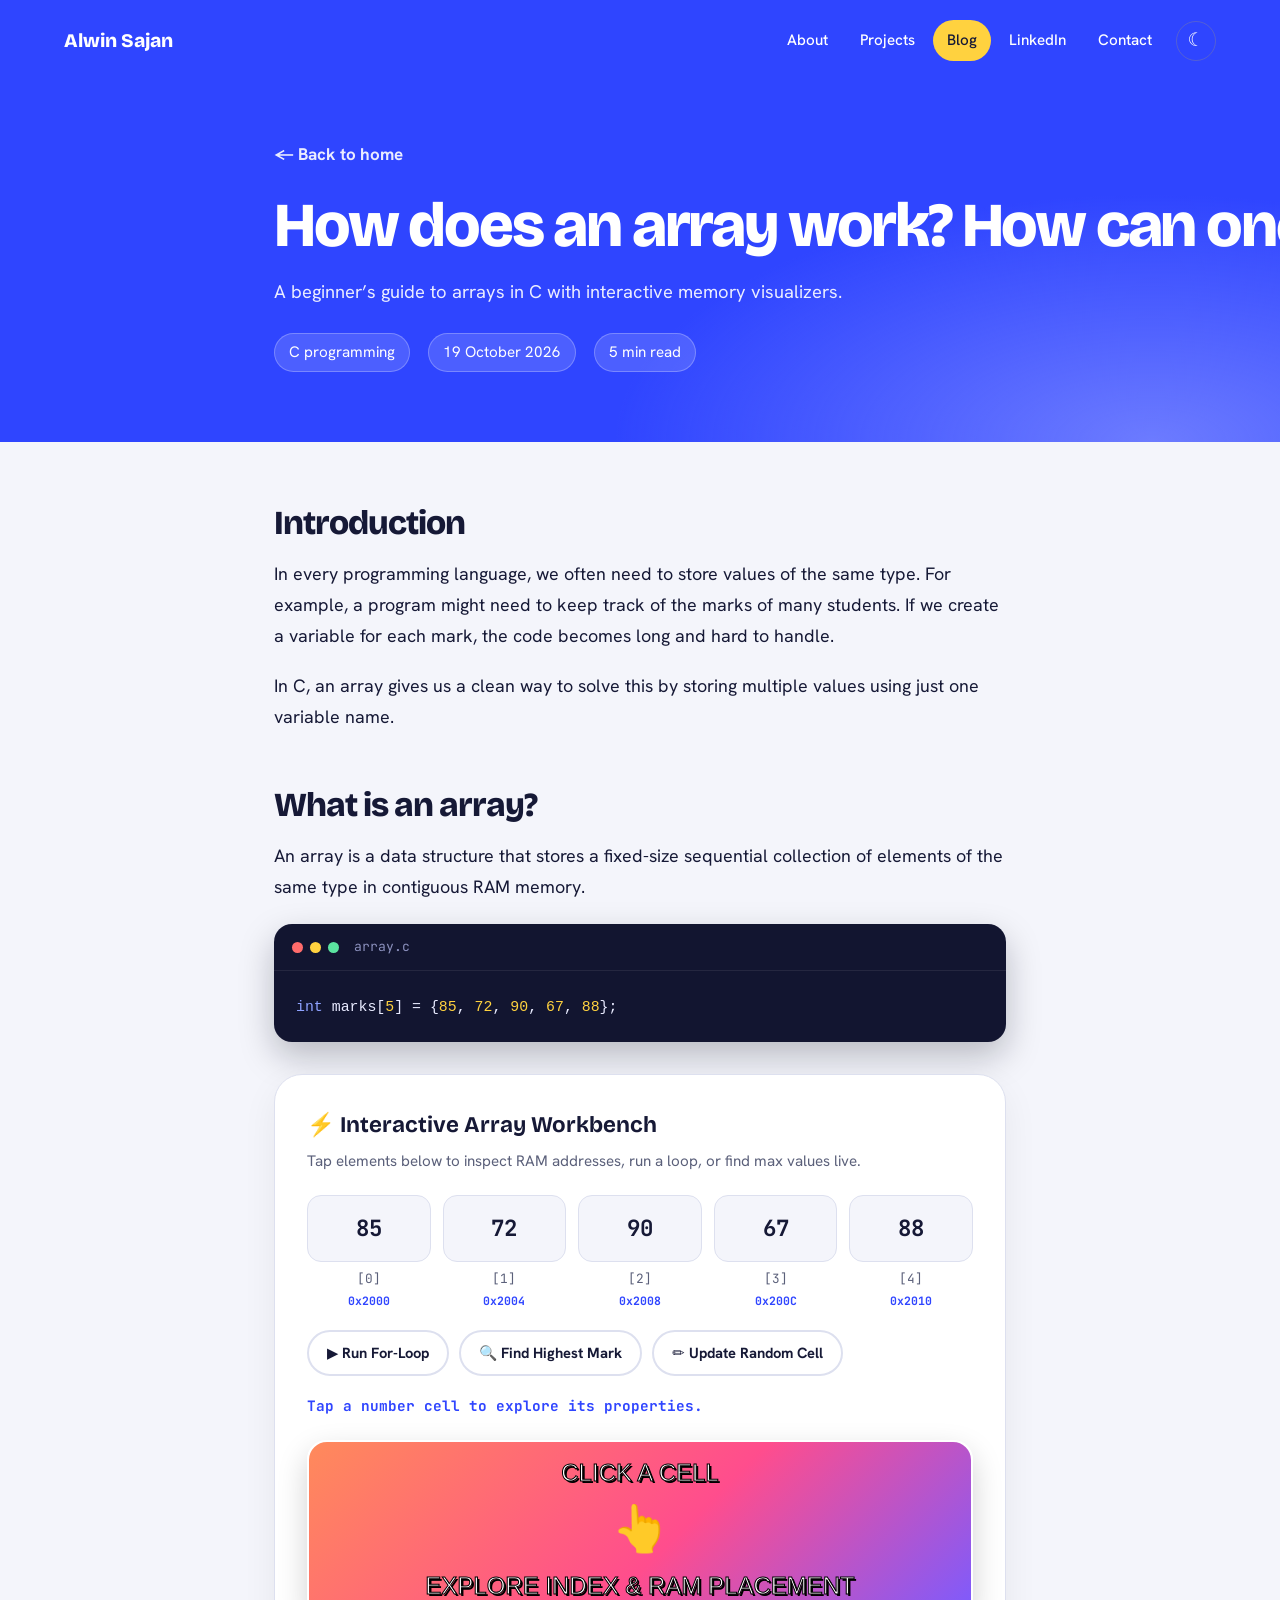
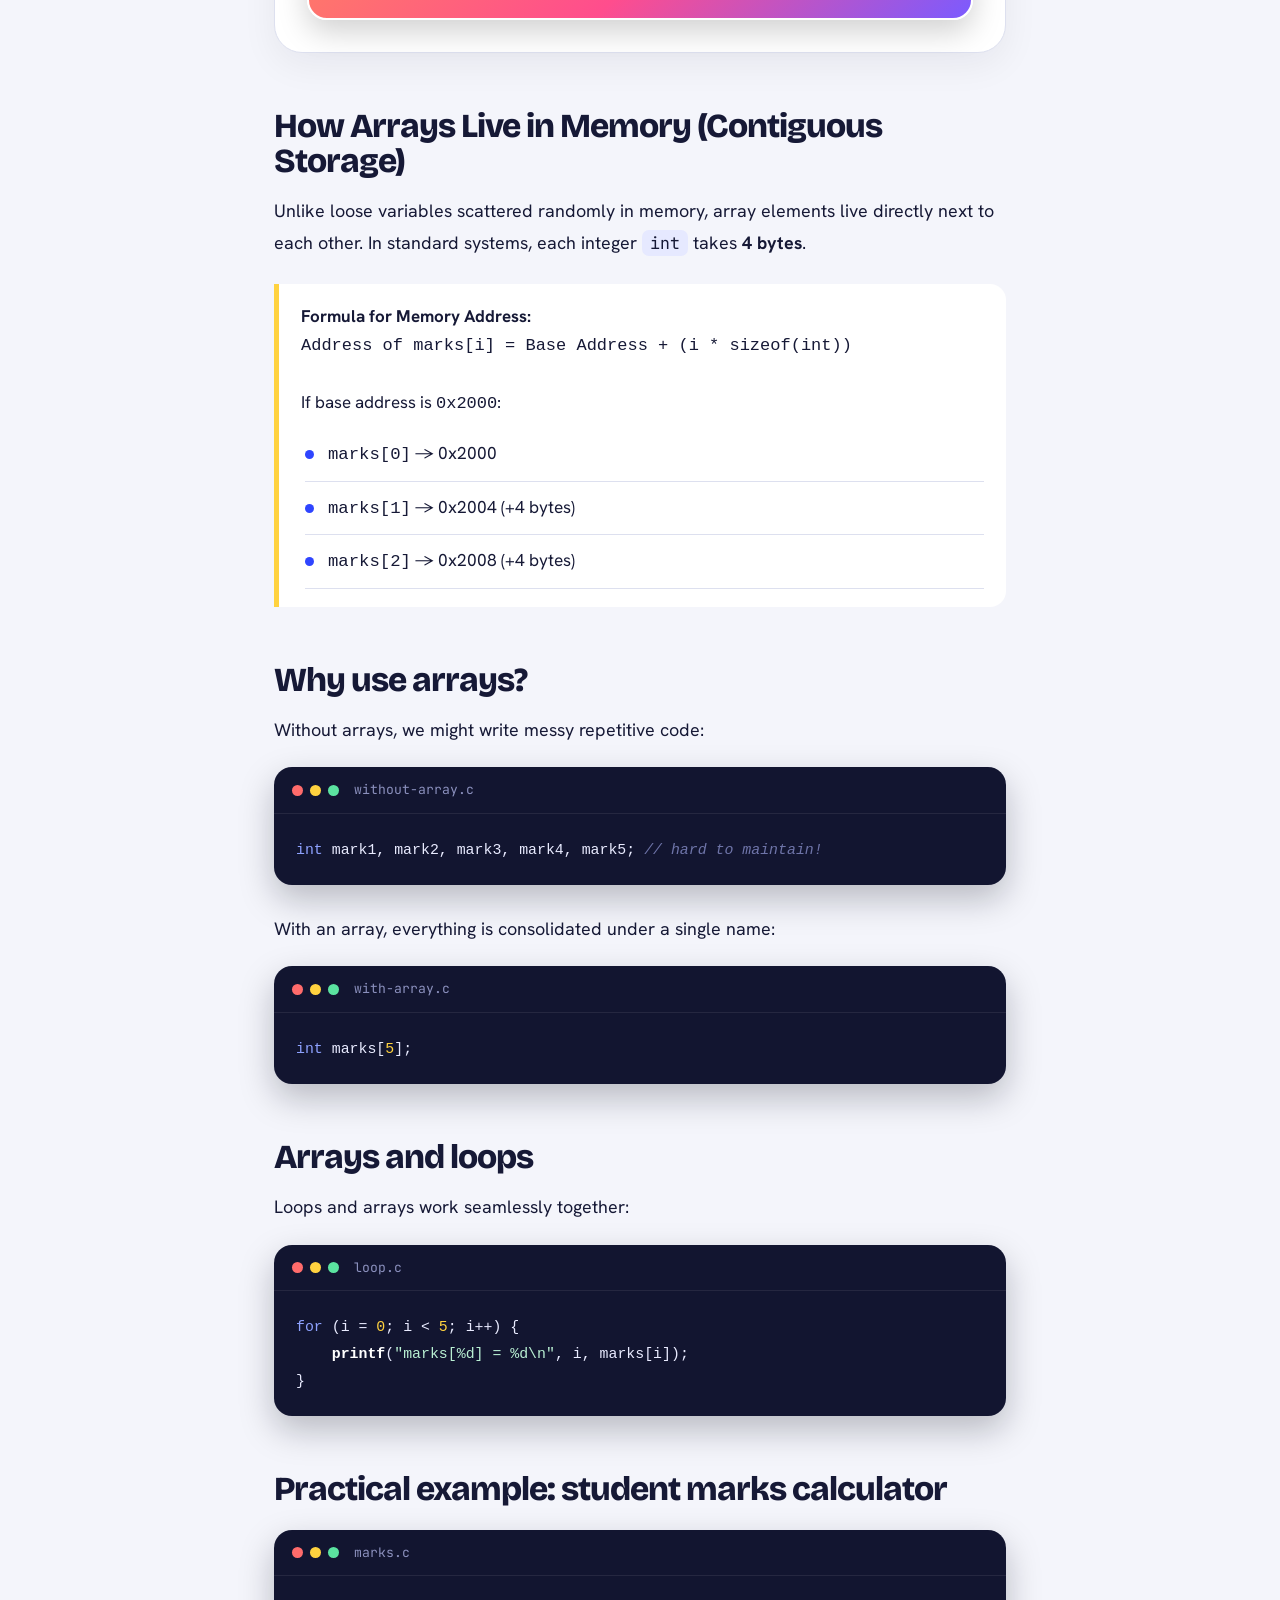
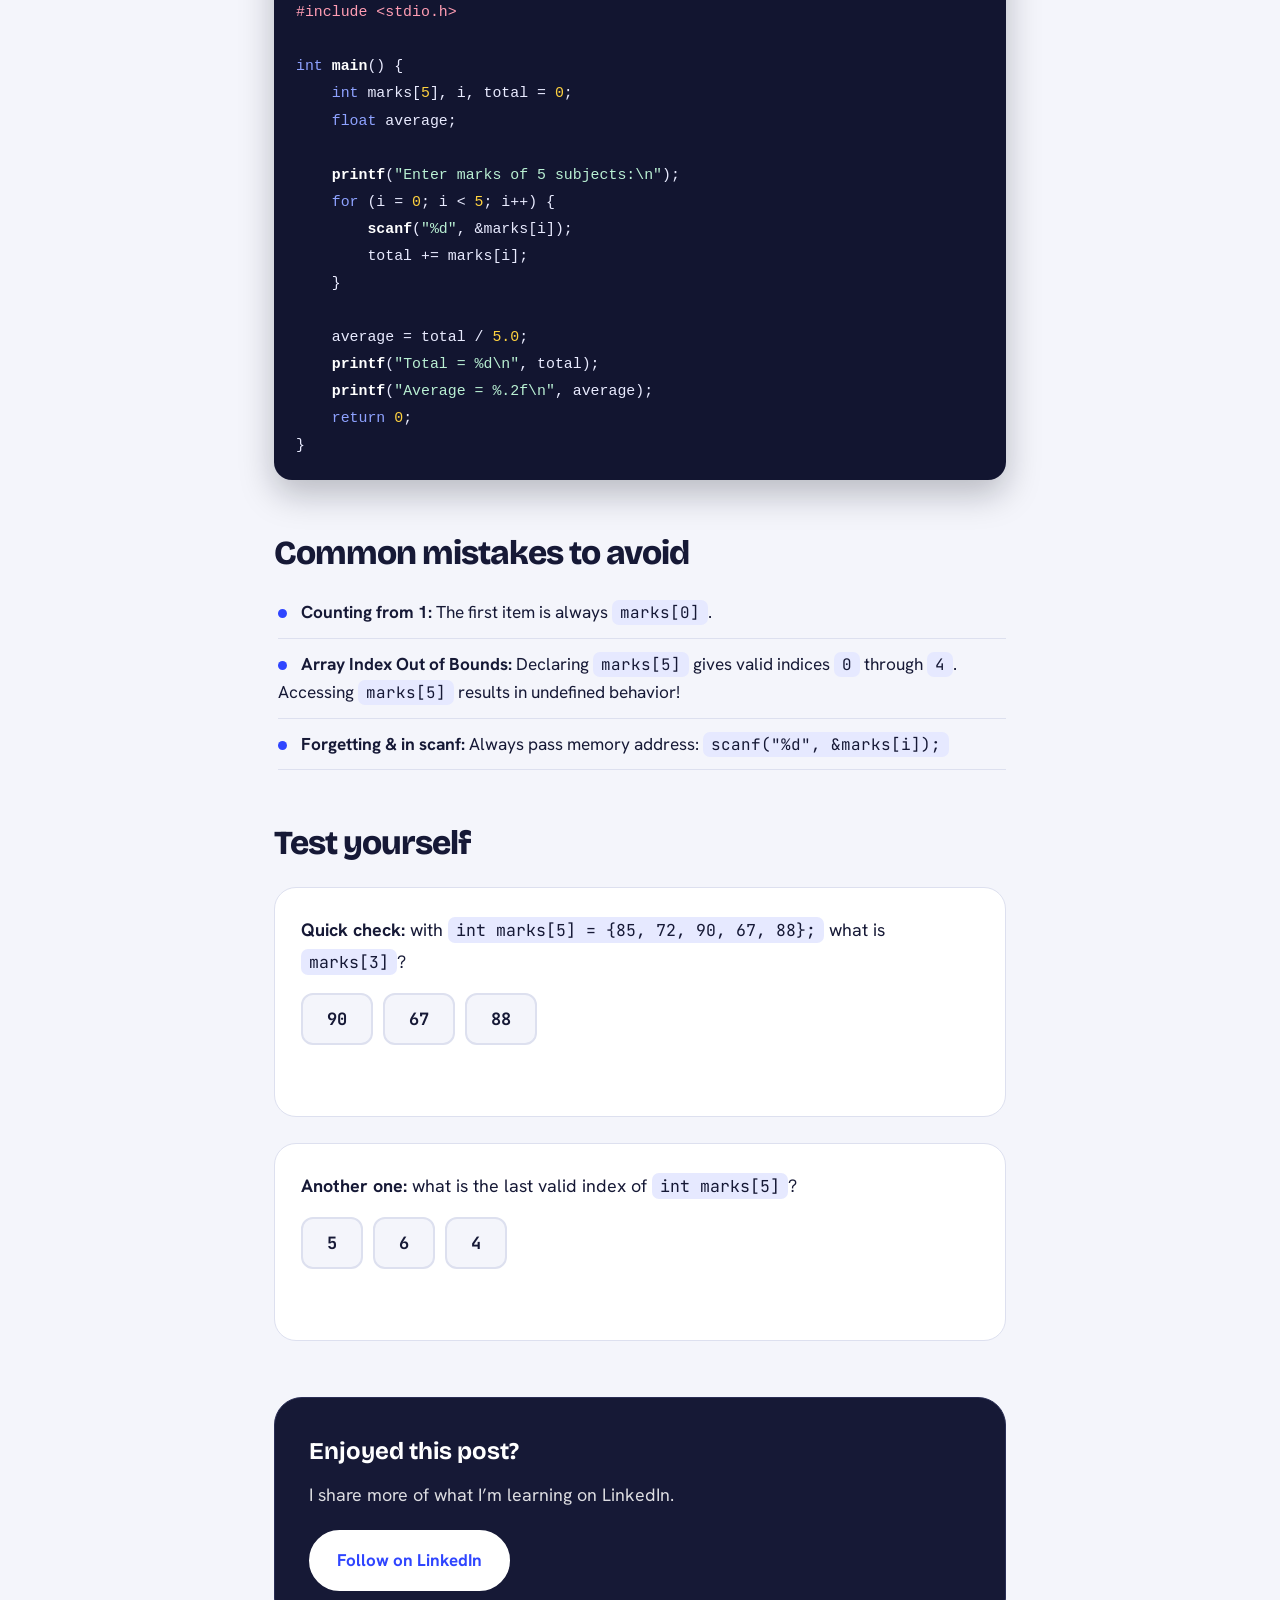
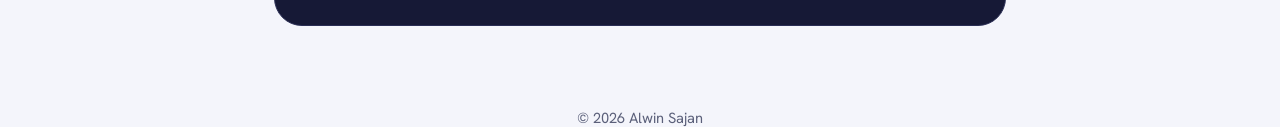
==== commit 14c8f429: "Refactor interactive array workbench layout and content" ====
--- a/blog-arrays.html
+++ b/blog-arrays.html
@@ -46,46 +46,26 @@
 <p>An array is a data structure that stores a fixed-size sequential collection of elements of the same type in contiguous RAM memory.</p>
 <figure class="code"><figcaption>array.c</figcaption><pre><code class="lang-c">int marks[5] = {85, 72, 90, 67, 88};</code></pre></figure>
 
-<!-- Interactive Array Workbench Moved Here -->
-<div class="interactive-workbench" id="play">
+<!-- Interactive Array Workbench -->
+<div class="play" id="play" style="background:var(--surface);border:1px solid var(--line);border-radius:28px;padding:32px;margin:32px 0;box-shadow:0 12px 36px rgba(10,12,40,.06)">
   <div class="workbench-header">
-    <h3>⚡ Interactive Array Visualizer</h3>
-    <p>Tap elements to inspect values, test loop iterations, or find peak values live.</p>
+    <h3 style="font-family:var(--display);font-size:1.4rem;margin-bottom:4px">⚡ Interactive Array Workbench</h3>
+    <p style="color:var(--muted);font-size:.95rem;margin-bottom:20px">Tap elements below to inspect RAM addresses, run a loop, or find max values live.</p>
   </div>
   
-  <div class="cells" id="array-cells">
-    <button class="cell" style="--n:0" aria-label="index 0, value 85">
-      <b>85</b>
-      <span>[0]</span>
-      <small class="mem-addr">0x2000</small>
-    </button>
-    <button class="cell" style="--n:1" aria-label="index 1, value 72">
-      <b>72</b>
-      <span>[1]</span>
-      <small class="mem-addr">0x2004</small>
-    </button>
-    <button class="cell" style="--n:2" aria-label="index 2, value 90">
-      <b>90</b>
-      <span>[2]</span>
-      <small class="mem-addr">0x2008</small>
-    </button>
-    <button class="cell" style="--n:3" aria-label="index 3, value 67">
-      <b>67</b>
-      <span>[3]</span>
-      <small class="mem-addr">0x200C</small>
-    </button>
-    <button class="cell" style="--n:4" aria-label="index 4, value 88">
-      <b>88</b>
-      <span>[4]</span>
-      <small class="mem-addr">0x2010</small>
-    </button>
+  <div class="cells">
+    <button class="cell" style="--n:0" aria-label="marks index 0, value 85"><b>85</b><span>[0]</span><small class="mem-addr" style="display:block;font-family:var(--mono);font-size:.72rem;color:var(--accent);margin-top:2px;font-weight:700">0x2000</small></button>
+    <button class="cell" style="--n:1" aria-label="marks index 1, value 72"><b>72</b><span>[1]</span><small class="mem-addr" style="display:block;font-family:var(--mono);font-size:.72rem;color:var(--accent);margin-top:2px;font-weight:700">0x2004</small></button>
+    <button class="cell" style="--n:2" aria-label="marks index 2, value 90"><b>90</b><span>[2]</span><small class="mem-addr" style="display:block;font-family:var(--mono);font-size:.72rem;color:var(--accent);margin-top:2px;font-weight:700">0x2008</small></button>
+    <button class="cell" style="--n:3" aria-label="marks index 3, value 67"><b>67</b><span>[3]</span><small class="mem-addr" style="display:block;font-family:var(--mono);font-size:.72rem;color:var(--accent);margin-top:2px;font-weight:700">0x200C</small></button>
+    <button class="cell" style="--n:4" aria-label="marks index 4, value 88"><b>88</b><span>[4]</span><small class="mem-addr" style="display:block;font-family:var(--mono);font-size:.72rem;color:var(--accent);margin-top:2px;font-weight:700">0x2010</small></button>
   </div>
 
-  <div class="tools">
-    <button class="btn ghost sm" id="run" type="button">▶ Run For-Loop</button>
-    <button class="btn ghost sm" id="find-max" type="button">🔍 Find Highest Mark</button>
-    <button class="btn ghost sm" id="edit-val" type="button">✏️ Update Random Cell</button>
-    <span class="out" id="out" aria-live="polite">Tap a number cell to explore its properties.</span>
+  <div class="tools" style="display:flex;align-items:center;gap:10px;flex-wrap:wrap;margin-top:20px">
+    <button class="btn ghost sm" id="run" type="button" style="color:var(--ink);border-color:var(--line)">▶ Run For-Loop</button>
+    <button class="btn ghost sm" id="find-max" type="button" style="color:var(--ink);border-color:var(--line)">🔍 Find Highest Mark</button>
+    <button class="btn ghost sm" id="edit-val" type="button" style="color:var(--ink);border-color:var(--line)">✏️ Update Random Cell</button>
+    <span class="out" id="out" aria-live="polite" style="font-family:var(--mono);font-size:.9rem;color:var(--cobalt);font-weight:700;display:block;width:100%;margin-top:8px">Tap a number cell to explore its properties.</span>
   </div>
 
   <figure class="meme" id="meme" aria-live="polite">
@@ -96,7 +76,7 @@
 </div>
 
 <h2>How Arrays Live in Memory (Contiguous Storage)</h2>
-<p>Unlike loose variables scattered randomly in memory, array elements live directly next to each other. In 32-bit/64-bit systems, each integer <code class="i">int</code> typically takes <b>4 bytes</b>.</p>
+<p>Unlike loose variables scattered randomly in memory, array elements live directly next to each other. In standard systems, each integer <code class="i">int</code> takes <b>4 bytes</b>.</p>
 
 <div class="note">
   <b>Formula for Memory Address:</b><br>
@@ -113,7 +93,7 @@
 <p>Without arrays, we might write messy repetitive code:</p>
 <figure class="code"><figcaption>without-array.c</figcaption><pre><code class="lang-c">int mark1, mark2, mark3, mark4, mark5; // hard to maintain!</code></pre></figure>
 
-<p>With an array, everything is consolidated:</p>
+<p>With an array, everything is consolidated under a single name:</p>
 <figure class="code"><figcaption>with-array.c</figcaption><pre><code class="lang-c">int marks[5];</code></pre></figure>
 
 <h2>Arrays and loops</h2>
--- a/style.css
+++ b/style.css
@@ -19,7 +19,7 @@
 .wrap{max-width:1100px;margin:0 auto;padding:0 24px}
 .bar{position:fixed;top:0;left:0;height:4px;width:0;background:var(--sun);z-index:60}
 
-/* Nav: full width on top, compact pill after scrolling */
+/* Nav */
 nav{position:fixed;top:0;left:50%;transform:translateX(-50%);z-index:50;width:100%;display:flex;justify-content:space-between;align-items:center;gap:10px;padding:20px clamp(20px,5vw,72px);color:#fff;border-radius:0;background:transparent;
   transition:width .45s cubic-bezier(.2,.8,.2,1),top .35s,padding .35s,background .3s,border-radius .35s,box-shadow .3s,color .3s}
 nav.mini{top:14px;width:min(660px,calc(100% - 28px));padding:8px 10px 8px 22px;color:var(--ink);background:var(--navbg);backdrop-filter:blur(14px);-webkit-backdrop-filter:blur(14px);border:1px solid var(--line);border-radius:999px;box-shadow:0 8px 30px rgba(10,12,40,.18)}
@@ -35,16 +35,18 @@
 .hero{color:#fff;min-height:100vh;min-height:100svh;display:flex;align-items:center;position:relative;overflow:hidden;padding:120px 0 70px;
   background:radial-gradient(55% 55% at 88% 92%,var(--h3) 0,transparent 70%),radial-gradient(45% 45% at 5% 0,var(--h2) 0,transparent 70%),var(--h1)}
 .hero::before{content:"";position:absolute;inset:0;background-image:linear-gradient(rgba(255,255,255,.07) 1px,transparent 1px),linear-gradient(90deg,rgba(255,255,255,.07) 1px,transparent 1px);background-size:56px 56px;mask-image:radial-gradient(70% 70% at 30% 40%,#000,transparent);-webkit-mask-image:radial-gradient(70% 70% at 30% 40%,#000,transparent)}
-.hero .wrap{position:relative;max-width:none;width:100%;padding:0 clamp(20px,5vw,72px)}
-.hero-grid{display:grid;grid-template-columns:1.15fr 1fr;gap:56px;align-items:center;text-align:left}
+.hero .wrap{width:100%;max-width:1100px;margin:0 auto;padding:0 24px}
+
+.hero-grid{display:grid;grid-template-columns:1.1fr 1.1fr;gap:48px;align-items:center;text-align:left}
+
 .hello{display:inline-flex;align-items:center;gap:10px;font-weight:500;padding:7px 16px;border-radius:999px;background:rgba(255,255,255,.14);border:1px solid rgba(255,255,255,.25);margin-bottom:22px}
 .hello::before{content:"";width:9px;height:9px;border-radius:50%;background:var(--mint);box-shadow:0 0 0 4px rgba(185,240,211,.3)}
-h1{font-family:var(--display);font-weight:800;font-size:clamp(3.4rem,10.5vw,8.8rem);line-height:.92;letter-spacing:-.045em;text-align:left}
-h1 span{display:block;overflow:hidden;padding-bottom:.07em}
+h1{font-family:var(--display);font-weight:800;font-size:clamp(2.8rem, 6.5vw, 6.5rem);line-height:.95;letter-spacing:-.045em;text-align:left;white-space:nowrap;}
+h1 span{display:inline-block;overflow:hidden;padding-bottom:.07em}
 h1 i{display:block;font-style:normal;animation:rise .9s cubic-bezier(.2,.8,.2,1) both}
 h1 span+span i{animation-delay:.12s;color:var(--sun)}
 @keyframes rise{from{transform:translateY(105%)}to{transform:none}}
-.tagline{max-width:34ch;margin-top:28px;font-size:clamp(1.15rem,2.2vw,1.4rem);line-height:1.5}
+.tagline{max-width:34ch;margin-top:28px;font-size:clamp(1.1rem,2vw,1.35rem);line-height:1.5}
 .cta{display:flex;flex-wrap:wrap;gap:12px;margin-top:32px}
 .btn{display:inline-block;padding:14px 26px;border-radius:999px;font-weight:700;text-decoration:none;border:2px solid #fff;color:#fff;background:transparent;cursor:pointer;transition:background .2s,color .2s,transform .2s,box-shadow .2s}
 .btn:hover{transform:translateY(-2px)}
@@ -54,31 +56,164 @@
 .btn.dark{background:#161936;border-color:#161936;color:#fff}
 .btn.dark:hover{background:#2F45FF;border-color:#2F45FF}
 .btn.sm{padding:9px 18px;font-size:.92rem}
-.btn:disabled{opacity:.55;cursor:default;transform:none}
-
-/* Interactive array */
-.cells{display:flex;flex-wrap:wrap;gap:10px}
-.cell{width:78px;text-align:center;background:none;border:0;cursor:pointer;padding:0}
-.cell b{display:block;font-family:var(--mono);font-weight:700;font-size:1.5rem;padding:16px 0;border-radius:14px;background:rgba(255,255,255,.14);border:1px solid rgba(255,255,255,.32);backdrop-filter:blur(6px);transition:transform .25s,background .25s,color .25s,box-shadow .25s;animation:pop .6s cubic-bezier(.2,.9,.3,1.3) both;animation-delay:calc(.5s + var(--n,0)*.08s)}
-.cell:hover b{transform:translateY(-6px);background:rgba(255,255,255,.28)}
-.cell span{display:block;margin-top:6px;font-family:var(--mono);font-size:.82rem;opacity:.75}
-.cell.on b{background:var(--sun);color:#161936;border-color:var(--sun);transform:translateY(-8px) rotate(-4deg) scale(1.1);box-shadow:0 16px 30px rgba(0,0,0,.3);animation:wob .5s}
-.cell.on span{opacity:1;font-weight:700}
-@keyframes pop{from{opacity:0;transform:translateY(20px) scale(.8)}to{opacity:1;transform:none}}
-@keyframes wob{0%{transform:none}30%{transform:translateY(-16px) rotate(9deg) scale(1.18)}60%{transform:translateY(-4px) rotate(-8deg) scale(1.08)}100%{transform:translateY(-8px) rotate(-4deg) scale(1.1)}}
-.cells.light{margin:26px 0}
-.cells.light .cell b{background:var(--surface);border:1px solid var(--line);color:var(--ink);animation:none;box-shadow:0 4px 14px rgba(22,25,54,.06)}
-.cells.light .cell:hover b{background:var(--sun);color:#161936}
-.cells.light .cell span{color:var(--muted);opacity:1}
-.play .tools{display:flex;align-items:center;gap:14px;flex-wrap:wrap;margin-top:22px}
-.out{font-family:var(--mono);font-size:.9rem;color:var(--mint);min-height:1.6em}
-.meme{margin-top:18px;border-radius:20px;padding:16px;min-height:220px;display:flex;flex-direction:column;justify-content:space-between;align-items:center;text-align:center;background:linear-gradient(135deg,#FF8A5B,#FF4D8D 55%,#7B5BFF);box-shadow:0 18px 40px rgba(0,0,0,.28);border:3px solid #fff}
+
+/* Hero Profile Card Framing - Slightly larger */
+.hero-profile-wrapper {
+  display: flex;
+  justify-content: center;
+  align-items: center;
+}
+
+.profile-card {
+  position: relative;
+  width: 100%;
+  max-width: 490px; /* Increased to make photo much more prominent */
+  aspect-ratio: 3 / 4;
+  border-radius: 38px;
+  background: rgba(255, 255, 255, 0.08);
+  backdrop-filter: blur(16px);
+  -webkit-backdrop-filter: blur(16px);
+  border: 1px solid rgba(255, 255, 255, 0.25);
+  padding: 14px;
+  box-shadow: 0 30px 80px rgba(0, 0, 0, 0.45);
+  transition: transform 0.35s cubic-bezier(0.2, 0.8, 0.2, 1);
+}
+
+.profile-card:hover {
+  transform: translateY(-8px) scale(1.01);
+}
+
+/* Photo Container */
+.avatar-frame {
+  position: relative;
+  width: 100%;
+  height: 100%;
+  border-radius: 26px;
+  overflow: hidden;
+  background: #121530;
+  display: flex;
+  align-items: center;
+  justify-content: center;
+}
+
+.profile-img {
+  width: 100%;
+  height: 100%;
+  object-fit: cover;
+  object-position: center 20%; 
+  filter: contrast(1.05) brightness(1.02);
+  transition: transform 0.5s ease;
+}
+
+.avatar-fallback {
+  font-family: var(--display);
+  font-size: 4rem;
+  font-weight: 800;
+  color: var(--sun);
+  display: none;
+}
+
+.profile-card:hover .profile-img {
+  transform: scale(1.04);
+}
+
+/* Subtle gradient at bottom of photo to integrate text chips smoothly */
+.img-gradient-overlay {
+  position: absolute;
+  inset: 0;
+  background: linear-gradient(180deg, transparent 60%, rgba(18, 21, 48, 0.65) 100%);
+  pointer-events: none;
+}
+
+/* Background Ambient Glow */
+.glow-ring {
+  position: absolute;
+  inset: -12px;
+  border-radius: 40px;
+  background: radial-gradient(circle, var(--sun) 0%, transparent 70%);
+  opacity: 0.22;
+  z-index: -1;
+  pointer-events: none;
+}
+
+/* Floating Badges - Larger text and clean spacing */
+.floating-chip {
+  position: absolute;
+  display: flex;
+  align-items: center;
+  gap: 12px;
+  padding: 12px 18px;
+  background: rgba(22, 25, 54, 0.9);
+  border: 1px solid rgba(255, 255, 255, 0.3);
+  backdrop-filter: blur(14px);
+  border-radius: 22px;
+  color: #fff;
+  box-shadow: 0 16px 36px rgba(0, 0, 0, 0.4);
+  animation: floatAnim 4s ease-in-out infinite;
+  z-index: 2;
+  white-space: nowrap; /* Keeps text in one clean line */
+}
+
+.chip-icon {
+  font-size: 1.5rem;
+}
+
+.floating-chip b {
+  display: block;
+  font-size: 0.98rem; /* Increased from 0.85rem */
+  line-height: 1.2;
+  font-weight: 700;
+}
+
+.floating-chip span {
+  display: block;
+  font-size: 0.82rem; /* Increased from 0.74rem */
+  color: var(--mint);
+  font-weight: 500;
+}
+
+.chip-top {
+  top: -16px;
+  left: -22px;
+  animation-delay: 0s;
+}
+
+.chip-bottom {
+  bottom: -16px;
+  right: -22px;
+  animation-delay: 2s;
+}
+
+@keyframes floatAnim {
+  0%, 100% { transform: translateY(0); }
+  50% { transform: translateY(-7px); }
+}
+
+/* Interactive Array Workbench (Blog Page) */
+.interactive-workbench{background:var(--surface);border:1px solid var(--line);border-radius:28px;padding:32px;margin:32px 0;box-shadow:0 12px 36px rgba(10,12,40,.06)}
+.workbench-header h3{font-family:var(--display);font-size:1.4rem;margin-bottom:4px}
+.workbench-header p{color:var(--muted);font-size:.95rem;margin-bottom:20px}
+.cells{display:flex;flex-wrap:wrap;gap:12px;margin:20px 0}
+.cell{flex:1;min-width:64px;text-align:center;background:none;border:0;cursor:pointer;padding:0}
+.cell b{display:block;font-family:var(--mono);font-weight:700;font-size:1.4rem;padding:14px 0;border-radius:14px;background:var(--chalk);border:1px solid var(--line);color:var(--ink);transition:transform .25s,background .25s,color .25s,box-shadow .25s}
+.cell:hover b{transform:translateY(-4px);background:var(--chip)}
+.cell span{display:block;margin-top:6px;font-family:var(--mono);font-size:.8rem;color:var(--muted)}
+.cell .mem-addr{display:block;font-family:var(--mono);font-size:.72rem;color:var(--accent);margin-top:2px;font-weight:700}
+.cell.on b{background:var(--sun)!important;color:#161936!important;border-color:var(--sun)!important;transform:translateY(-6px) scale(1.05);box-shadow:0 12px 24px rgba(0,0,0,.15)}
+.interactive-workbench .tools{display:flex;align-items:center;gap:10px;flex-wrap:wrap;margin-top:20px}
+.interactive-workbench .tools .btn{color:var(--ink);border-color:var(--line)}
+.interactive-workbench .tools .btn:hover{background:var(--chip)}
+.out{font-family:var(--mono);font-size:.9rem;color:var(--cobalt);font-weight:700;display:block;width:100%;margin-top:8px}
+[data-theme="dark"] .out{color:var(--sun)}
+
+/* Meme Visualizer Box */
+.meme{margin-top:22px;border-radius:20px;padding:18px;min-height:180px;display:flex;flex-direction:column;justify-content:space-between;align-items:center;text-align:center;background:linear-gradient(135deg,#FF8A5B,#FF4D8D 55%,#7B5BFF);box-shadow:0 12px 30px rgba(0,0,0,.18);border:2px solid #fff}
 .meme.pop{animation:memepop .45s}
-@keyframes memepop{0%{transform:scale(.92) rotate(-1.5deg)}60%{transform:scale(1.03) rotate(1deg)}100%{transform:none}}
-.mt,.mb{font-family:Anton,Impact,"Arial Narrow",sans-serif;text-transform:uppercase;color:#fff;font-size:clamp(1.3rem,2.3vw,1.75rem);line-height:1.1;letter-spacing:.02em;-webkit-text-stroke:1.5px #000;paint-order:stroke fill;text-shadow:2px 2px 0 #000}
-.em{font-size:3.4rem;line-height:1}
-
-/* Sections */
+@keyframes memepop{0%{transform:scale(.95)}60%{transform:scale(1.02)}100%{transform:none}}
+.mt,.mb{font-family:Anton,Impact,sans-serif;text-transform:uppercase;color:#fff;font-size:clamp(1.2rem,2vw,1.5rem);line-height:1.1;-webkit-text-stroke:1px #000;text-shadow:2px 2px 0 #000}
+.em{font-size:2.8rem;line-height:1}
+
+/* Sections & Layout */
 section{padding:100px 0}
 h2{font-family:var(--display);font-weight:800;font-size:clamp(2rem,5vw,3.1rem);letter-spacing:-.03em;line-height:1.05;margin-bottom:12px}
 .lead{color:var(--muted);max-width:54ch;margin-bottom:40px}
@@ -152,7 +287,7 @@
 footer{background:var(--sun);color:#161936;padding:0 0 30px;font-size:.92rem;text-align:center}
 .fl{display:flex;flex-wrap:wrap;gap:6px 22px;justify-content:center;margin-bottom:12px;font-weight:700}
 
-/* Blog article */
+/* Blog article styles */
 .art-head{background:radial-gradient(60% 80% at 90% 100%,var(--h3) 0,transparent 70%),var(--h1);color:#fff;padding:140px 0 70px}
 .art-head .wrap,.article{max-width:780px}
 .art-head h1{font-size:clamp(2.2rem,6vw,3.9rem);line-height:1.04;letter-spacing:-.035em}
@@ -206,9 +341,11 @@
   .cell{width:calc(20% - 8px);min-width:54px}
   .cell b{font-size:1.15rem;padding:12px 0}
   .art-head{padding:120px 0 56px}
+  .chip-top{left:-5px}
+  .chip-bottom{right:-5px}
 }
 @media(prefers-reduced-motion:reduce){
   html{scroll-behavior:auto}
-  h1 i,.cell b,.meme{animation:none!important}
+  h1 i,.cell b,.meme,.floating-chip{animation:none!important}
   *{transition:none!important}
 }
